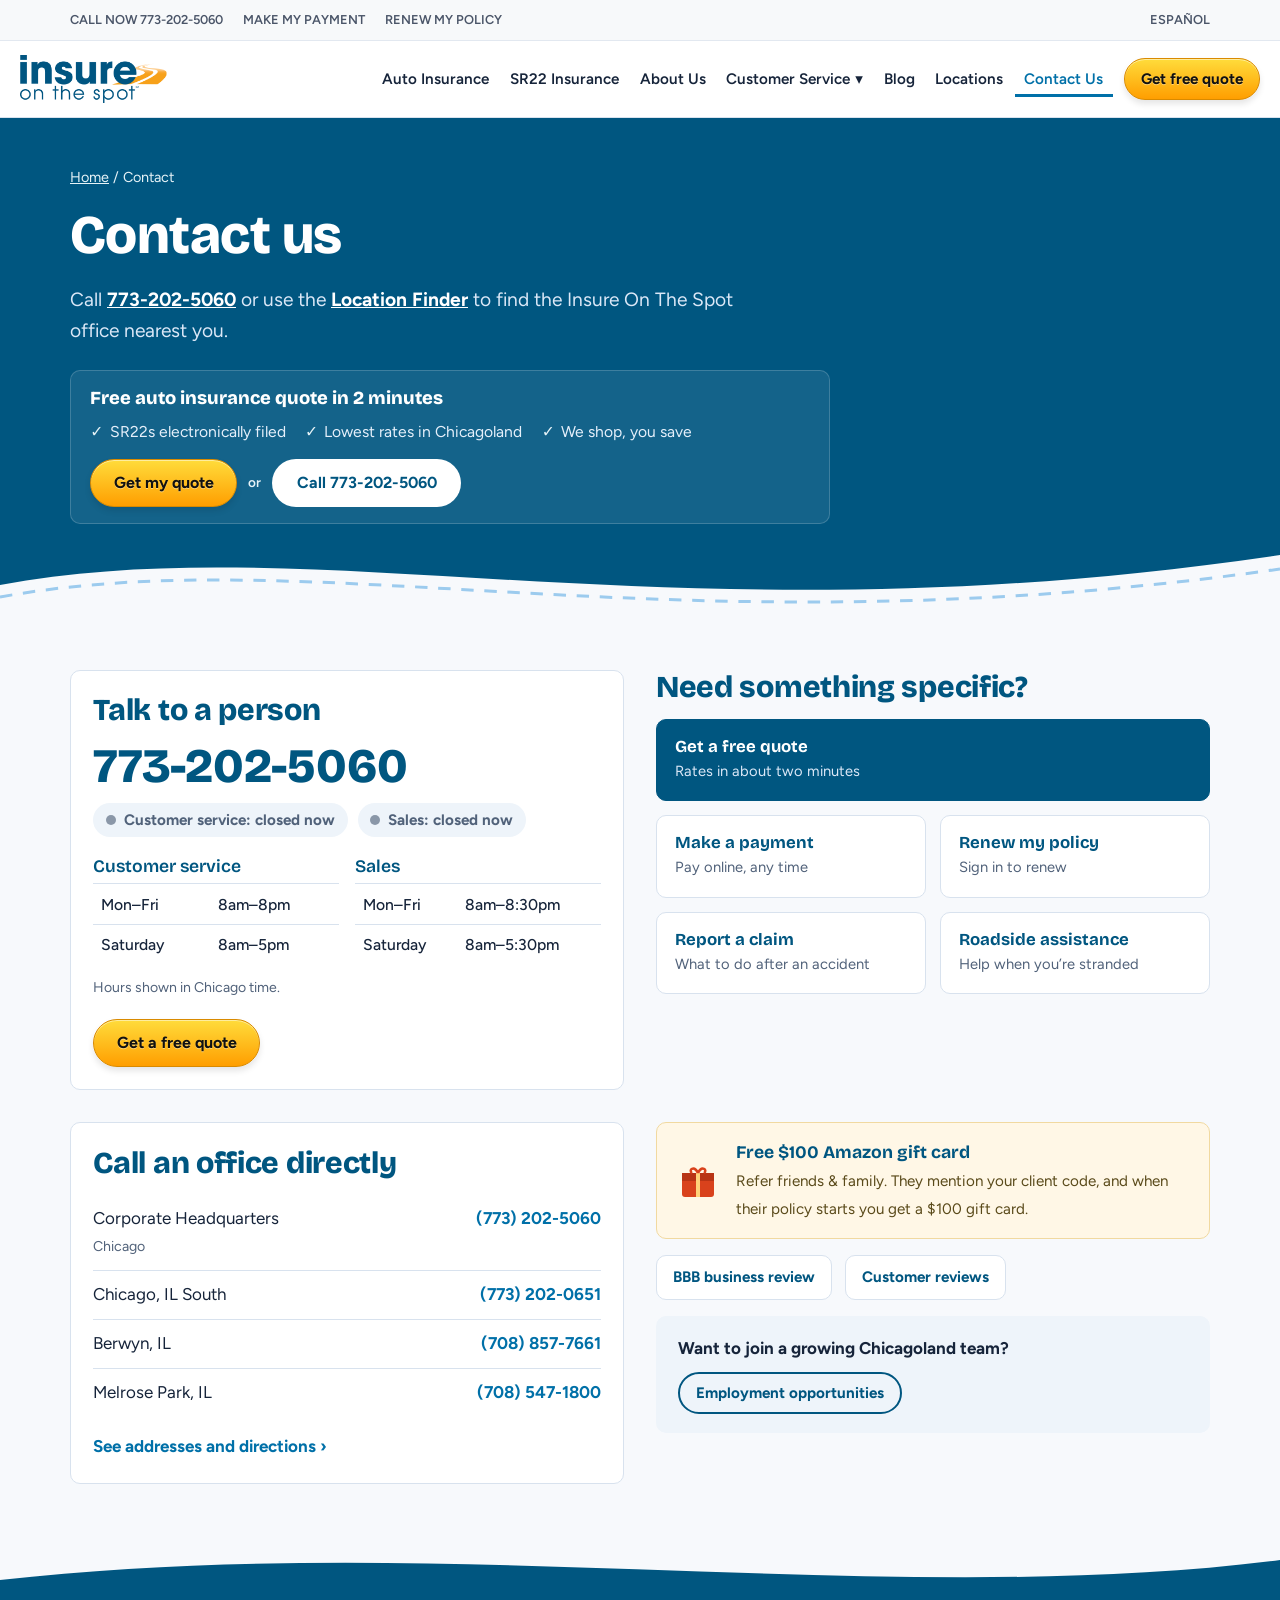
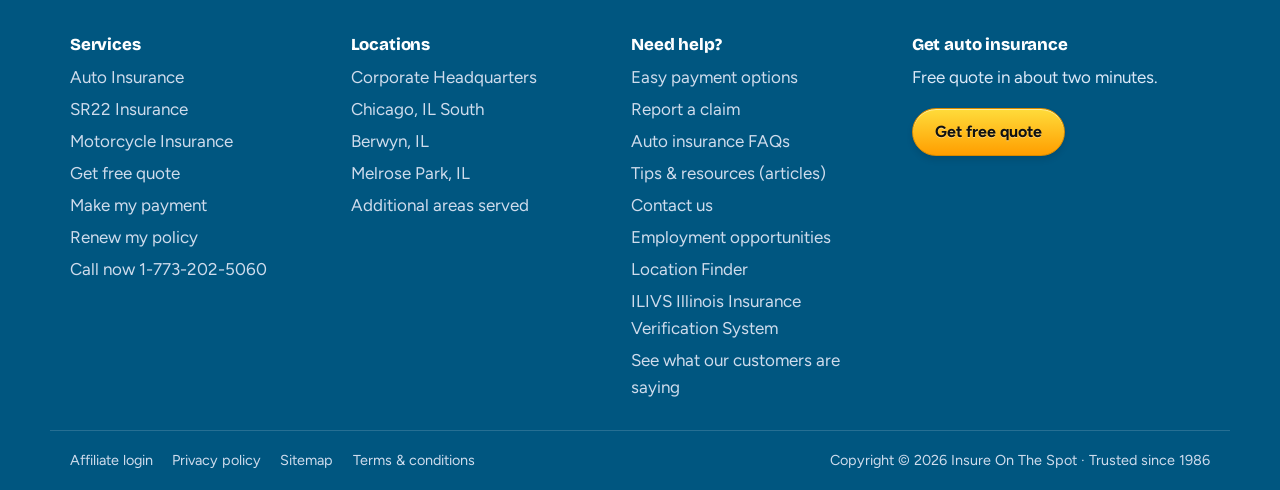
==== contact.html @ a4625adb "[RENAME] html file" ====
<!doctype html>
<html lang="en">
  <head>
    <meta charset="utf-8" />
    <meta
      name="viewport"
      content="width=device-width, initial-scale=1, viewport-fit=cover"
    />
    <title>Contact Us – Insure On The Spot</title>
    <link rel="preconnect" href="https://fonts.googleapis.com" />
    <link rel="preconnect" href="https://fonts.gstatic.com" crossorigin />
    <link
      href="https://fonts.googleapis.com/css2?family=Bricolage+Grotesque:opsz,wght@12..96,600;12..96,800&family=Figtree:wght@400;500;600;700&display=swap"
      rel="stylesheet"
    />
    <link rel="stylesheet" href="style.css" />
  </head>
  <body>
    <a class="skip" href="#main">Skip to content</a>

    <!-- Shared header -->
    <div class="topbar">
      <div class="wrap">
        <div class="left">
          <a class="call" href="tel:773-202-5060">Call now 773-202-5060</a>
          <a href="https://csp.insureonthespot.com/Login.aspx"
            >Make my payment</a
          >
          <a href="https://csp.insureonthespot.com/Login.aspx"
            >Renew my policy</a
          >
        </div>
        <div class="right">
          <a
            class="es"
            href="https://www.insureonthespot.com/espanol/"
            lang="es"
            >Español</a
          >
        </div>
      </div>
    </div>
    <header class="header">
      <div class="wrap">
        <a class="logo" href="https://www.insureonthespot.com/" aria-label="Insure On The Spot home">
        <img src="logo.png" alt="Insure On The Spot" style="height: 48px; width: auto;" />
      </a>
        <button
          class="menu-toggle"
          id="menuToggle"
          aria-expanded="false"
          aria-controls="mainNav"
          aria-label="Open menu"
        >
          <svg
            width="24"
            height="24"
            viewBox="0 0 24 24"
            fill="none"
            stroke="currentColor"
            stroke-width="2.4"
            stroke-linecap="round"
          >
            <path d="M3 6h18M3 12h18M3 18h18" />
          </svg>
        </button>
        <nav class="main" id="mainNav" aria-label="Main">
          <button class="nav-close" id="navClose" aria-label="Close menu">
            ×
          </button>
          <ul>
            <li>
              <a href="https://www.insureonthespot.com/auto-insurance/"
                >Auto Insurance</a
              >
            </li>
            <li>
              <a href="https://www.insureonthespot.com/sr22-insurance/"
                >SR22 Insurance</a
              >
            </li>
            <li>
              <a href="https://www.insureonthespot.com/about/">About Us</a>
            </li>
            <li class="has-dd">
              <button class="dd" aria-expanded="false" aria-haspopup="true">
                Customer Service <span aria-hidden="true">▾</span>
              </button>
              <div class="dd-panel">
                <a href="https://csp.insureonthespot.com/Login.aspx"
                  >Make my payment</a
                >
                <a href="https://csp.insureonthespot.com/Login.aspx"
                  >Renew my policy</a
                >
                <a
                  href="https://www.insureonthespot.com/customer-service/payment-options/"
                  >Payment options</a
                >
                <a
                  href="https://www.insureonthespot.com/customer-service/roadside-assistance/"
                  >Roadside assistance</a
                >
                <a
                  href="https://www.insureonthespot.com/customer-service/report-insurance-claim/"
                  >Report an auto insurance claim</a
                >
                <a
                  href="https://www.insureonthespot.com/customer-service/auto-insurance-faq/"
                  >Auto insurance FAQs</a
                >
              </div>
            </li>
            <li><a href="/" data-route="blog">Blog</a></li>
            <li>
              <a href="locations.html" data-route="locations">Locations</a>
            </li>
            <li>
              <a href="contact.html" data-route="contact" aria-current="page"
                >Contact Us</a
              >
            </li>
            <li class="mobile-only">
              <a href="https://csp.insureonthespot.com/Login.aspx"
                >Make my payment</a
              >
            </li>
            <li class="mobile-only">
              <a href="https://csp.insureonthespot.com/Login.aspx"
                >Renew my policy</a
              >
            </li>
            <li class="nav-cta">
              <a
                class="btn btn-cta btn-sm"
                href="https://quote.insureonthespot.com/"
                >Get free quote</a
              >
            </li>
          </ul>
        </nav>
      </div>
    </header>
    <div class="scrim" id="scrim" hidden></div>

    <main id="main" tabindex="-1">
      <!-- ===================== CONTACT ===================== -->

      <div
        class="page"
        id="page-contact"
        data-title="Contact Us – Insure On The Spot"
      >
        <section class="hero">
          <div class="wrap">
            <div class="crumbs">
              <a href="https://www.insureonthespot.com/">Home</a> / Contact
            </div>
            <h1 tabindex="-1">Contact us</h1>
            <p class="lede">
              Call <a href="tel:773-202-5060">773-202-5060</a> or use the
              <a href="https://www.insureonthespot.com/location-finder/"
                >Location Finder</a
              >
              to find the Insure On The Spot office nearest you.
            </p>
            <div class="quote-strip">
              <strong>Free auto insurance quote in 2 minutes</strong>
              <ul>
                <li>SR22s electronically filed</li>
                <li>Lowest rates in Chicagoland</li>
                <li>We shop, you save</li>
              </ul>
              <div class="actions">
                <a class="btn btn-cta" href="https://quote.insureonthespot.com/"
                  >Get my quote</a
                ><span class="or">or</span
                ><a class="btn btn-light" href="tel:773-202-5060"
                  >Call 773-202-5060</a
                >
              </div>
            </div>
          </div>
          <svg
            class="road"
            viewBox="0 0 1440 120"
            preserveAspectRatio="none"
            aria-hidden="true"
          >
            <path
              d="M0 70 C 360 10, 760 130, 1440 40 L1440 121 L0 121Z"
              fill="#f7f9fc"
            />
            <path
              class="dash"
              d="M0 82 C 360 24, 760 140, 1440 54"
              fill="none"
              stroke="#9ccbee"
              stroke-width="3"
            />
          </svg>
        </section>

        <section class="section tight">
          <div class="wrap">
            <div class="contact-grid">
              <div class="card">
                <h2>Talk to a person</h2>
                <a class="bigphone" href="tel:773-202-5060">773-202-5060</a>
                <div
                  class="status-row"
                  style="display: flex; gap: 0.6rem; flex-wrap: wrap"
                >
                  <span class="status" id="stCS"
                    ><i></i><span>Customer service</span></span
                  >
                  <span class="status" id="stSales"
                    ><i></i><span>Sales</span></span
                  >
                </div>
                <div class="hours">
                  <table id="tblCS">
                    <caption>
                      Customer service
                    </caption>
                    <tr data-days="1-5">
                      <th scope="row">Mon–Fri</th>
                      <td>8am–8pm</td>
                    </tr>
                    <tr data-days="6">
                      <th scope="row">Saturday</th>
                      <td>8am–5pm</td>
                    </tr>
                  </table>
                  <table id="tblSales">
                    <caption>
                      Sales
                    </caption>
                    <tr data-days="1-5">
                      <th scope="row">Mon–Fri</th>
                      <td>8am–8:30pm</td>
                    </tr>
                    <tr data-days="6">
                      <th scope="row">Saturday</th>
                      <td>8am–5:30pm</td>
                    </tr>
                  </table>
                </div>
                <p
                  style="
                    font-size: 0.88rem;
                    color: var(--muted);
                    margin: 0.8rem 0 0;
                  "
                >
                  Hours shown in Chicago time.
                </p>
                <div style="margin-top: 1.2rem">
                  <a
                    class="btn btn-cta"
                    href="https://quote.insureonthespot.com/"
                    >Get a free quote</a
                  >
                </div>
              </div>

              <div>
                <h2>Need something specific?</h2>
                <div class="routes">
                  <a
                    class="route primary"
                    href="https://quote.insureonthespot.com/"
                    ><b>Get a free quote</b
                    ><span>Rates in about two minutes</span></a
                  >
                  <a
                    class="route"
                    href="https://csp.insureonthespot.com/Login.aspx"
                    ><b>Make a payment</b><span>Pay online, any time</span></a
                  >
                  <a
                    class="route"
                    href="https://csp.insureonthespot.com/Login.aspx"
                    ><b>Renew my policy</b><span>Sign in to renew</span></a
                  >
                  <a
                    class="route"
                    href="https://www.insureonthespot.com/customer-service/report-insurance-claim/"
                    ><b>Report a claim</b
                    ><span>What to do after an accident</span></a
                  >
                  <a
                    class="route"
                    href="https://www.insureonthespot.com/customer-service/roadside-assistance/"
                    ><b>Roadside assistance</b
                    ><span>Help when you’re stranded</span></a
                  >
                </div>
              </div>
            </div>

            <div class="contact-grid" style="margin-top: 32px">
              <div class="card">
                <h2>Call an office directly</h2>
                <ul class="phones">
                  <li>
                    <span
                      >Corporate Headquarters<br /><small
                        style="color: var(--muted)"
                        >Chicago</small
                      ></span
                    ><a href="tel:773-202-5060">(773) 202-5060</a>
                  </li>
                  <li>
                    <span>Chicago, IL South</span
                    ><a href="tel:773-202-0651">(773) 202-0651</a>
                  </li>
                  <li>
                    <span>Berwyn, IL</span
                    ><a href="tel:708-857-7661">(708) 857-7661</a>
                  </li>
                  <li>
                    <span>Melrose Park, IL</span
                    ><a href="tel:708-547-1800">(708) 547-1800</a>
                  </li>
                </ul>
                <p style="margin: 1rem 0 0">
                  <a class="more" href="#/locations"
                    >See addresses and directions ›</a
                  >
                </p>
              </div>
              <div style="display: grid; gap: 1rem">
                <div class="promo">
                  <svg viewBox="0 0 44 44" aria-hidden="true">
                    <rect
                      x="6"
                      y="14"
                      width="32"
                      height="24"
                      rx="3"
                      fill="#d9421c"
                    />
                    <rect x="6" y="14" width="32" height="8" fill="#b83415" />
                    <rect x="20" y="14" width="4" height="24" fill="#ffd27a" />
                    <path
                      d="M22 14c-4-8-10-3-6 0M22 14c4-8 10-3 6 0"
                      fill="none"
                      stroke="#d9421c"
                      stroke-width="2.500"
                    />
                  </svg>
                  <div>
                    <b>Free $100 Amazon gift card</b
                    ><span
                      >Refer friends &amp; family. They mention your client
                      code, and when their policy starts you get a $100 gift
                      card.</span
                    >
                  </div>
                </div>
                <div class="trust">
                  <a
                    class="badge"
                    href="https://www.bbb.org/chicago/business-reviews/auto-insurance/insure-on-the-spot-in-chicago-il-14007680/#sealclick"
                    target="_blank"
                    rel="noopener"
                    >BBB business review</a
                  >
                  <a
                    class="badge"
                    href="https://www.insureonthespot.com/see-what-our-customers-are-saying-about-us/"
                    >Customer reviews</a
                  >
                </div>
                <div class="careers">
                  <p><b>Want to join a growing Chicagoland team?</b></p>
                  <a
                    class="btn btn-ghost btn-sm"
                    href="https://www.insureonthespot.com/employment-opportunities/"
                    >Employment opportunities</a
                  >
                </div>
              </div>
            </div>
          </div>
        </section>
      </div>
    </main>

    <!-- Shared footer -->
    <footer>
      <div class="roadtop">
        <svg
          viewBox="0 0 1440 60"
          preserveAspectRatio="none"
          aria-hidden="true"
        >
          <path d="M0 0H1440V20C1000 70 500 -10 0 40Z" fill="#f7f9fc" />
        </svg>
      </div>
      <div class="cols">
        <div>
          <h2>Services</h2>
          <ul>
            <li>
              <a href="https://www.insureonthespot.com/auto-insurance/"
                >Auto Insurance</a
              >
            </li>
            <li>
              <a href="https://www.insureonthespot.com/sr22-insurance/"
                >SR22 Insurance</a
              >
            </li>
            <li>
              <a
                href="https://www.insureonthespot.com/auto-insurance/motorcycle-insurance/"
                >Motorcycle Insurance</a
              >
            </li>
            <li>
              <a href="https://quote.insureonthespot.com/">Get free quote</a>
            </li>
            <li>
              <a href="https://csp.insureonthespot.com">Make my payment</a>
            </li>
            <li>
              <a href="https://csp.insureonthespot.com">Renew my policy</a>
            </li>
            <li><a href="tel:+17732025060">Call now 1-773-202-5060</a></li>
          </ul>
        </div>
        <div>
          <h2>Locations</h2>
          <ul>
            <li>
              <a
                href="https://www.insureonthespot.com/locations/corporate-headquarters/"
                >Corporate Headquarters</a
              >
            </li>
            <li>
              <a
                href="https://www.insureonthespot.com/locations/chicago-il-south/"
                >Chicago, IL South</a
              >
            </li>
            <li>
              <a href="https://www.insureonthespot.com/locations/berwyn-il/"
                >Berwyn, IL</a
              >
            </li>
            <li>
              <a
                href="https://www.insureonthespot.com/locations/melrose-park-il/"
                >Melrose Park, IL</a
              >
            </li>
            <li>
              <a href="https://www.insureonthespot.com/service-areas/"
                >Additional areas served</a
              >
            </li>
          </ul>
        </div>
        <div>
          <h2>Need help?</h2>
          <ul>
            <li>
              <a
                href="https://www.insureonthespot.com/customer-service/payment-options/"
                >Easy payment options</a
              >
            </li>
            <li>
              <a
                href="https://www.insureonthespot.com/customer-service/report-insurance-claim/"
                >Report a claim</a
              >
            </li>
            <li>
              <a
                href="https://www.insureonthespot.com/customer-service/auto-insurance-faq/"
                >Auto insurance FAQs</a
              >
            </li>
            <li><a href="/">Tips &amp; resources (articles)</a></li>
            <li><a href="contact.html">Contact us</a></li>
            <li>
              <a
                href="https://www.insureonthespot.com/employment-opportunities/"
                >Employment opportunities</a
              >
            </li>
            <li>
              <a href="https://www.insureonthespot.com/location-finder/"
                >Location Finder</a
              >
            </li>
            <li>
              <a
                href="https://www.insureonthespot.com/customer-service/ilivs-illinois-insurance-verification-system/"
                >ILIVS Illinois Insurance Verification System</a
              >
            </li>
            <li>
              <a
                href="https://www.insureonthespot.com/see-what-our-customers-are-saying-about-us/"
                >See what our customers are saying</a
              >
            </li>
          </ul>
        </div>
        <div class="getq">
          <h2>Get auto insurance</h2>
          <p>Free quote in about two minutes.</p>
          <a class="btn btn-cta" href="https://quote.insureonthespot.com/"
            >Get free quote</a
          >
        </div>
      </div>
      <div class="legal">
        <ul>
          <li>
            <a href="https://quote.insureonthespot.com/Default.aspx/dealer"
              >Affiliate login</a
            >
          </li>
          <li>
            <a href="https://www.insureonthespot.com/privacy-policy/"
              >Privacy policy</a
            >
          </li>
          <li>
            <a href="https://www.insureonthespot.com/sitemap/">Sitemap</a>
          </li>
          <li>
            <a href="https://www.insureonthespot.com/terms-conditions/"
              >Terms &amp; conditions</a
            >
          </li>
        </ul>
        <span>Copyright © 2026 Insure On The Spot · Trusted since 1986</span>
      </div>
    </footer>

    <!-- Sticky mobile action bar -->
    <div class="mbar" role="region" aria-label="Quick actions">
      <a class="btn btn-ghost" href="tel:773-202-5060">Call now</a>
      <a class="btn btn-cta" href="https://quote.insureonthespot.com/"
        >Get free quote</a
      >
    </div>

    <script src="script.js"></script>
  </body>
</html>
---- style.css ----
:root {
  --navy: #005680;
  --navy-2: #004566;
  --blue: #0070a8;
  --sky: #e6f3f7;
  --mist: #eef4fa;
  --paper: #f7f9fc;
  --white: #fff;
  --ink: #16243a;
  --muted: #51627a;
  --line: #d8e2ee;
  --cta: #ffb71b;
  --cta-dark: #e59d00;
  --ok: #17803d;
  --radius: 10px;
  --head:
    "Bricolage Grotesque", "Trebuchet MS", "Segoe UI", system-ui, sans-serif;
  --body:
    "Figtree", "Segoe UI", system-ui, -apple-system, Helvetica, Arial,
    sans-serif;
  --wrap: 1180px;
}
* {
  box-sizing: border-box;
}
html {
  scroll-behavior: smooth;
  -webkit-text-size-adjust: 100%;
}
body {
  margin: 0;
  font-family: var(--body);
  font-size: 1.0625rem;
  line-height: 1.6;
  color: var(--ink);
  background: var(--paper);
  padding-bottom: env(safe-area-inset-bottom, 0);
}
img,
svg {
  max-width: 100%;
}
a {
  color: var(--blue);
}
a:hover {
  color: var(--navy);
}
:focus-visible {
  outline: 3px solid var(--blue);
  outline-offset: 2px;
  border-radius: 4px;
}
.skip {
  position: absolute;
  left: -999px;
  top: 0;
  background: var(--navy);
  color: #fff;
  padding: 0.7rem 1rem;
  z-index: 100;
}
.skip:focus {
  left: 0;
}
.wrap {
  max-width: var(--wrap);
  margin: 0 auto;
  padding: 0 20px;
}
h1,
h2,
h3 {
  font-family: var(--head);
  line-height: 1.12;
  color: var(--navy);
  margin: 0 0 0.5em;
  letter-spacing: -0.01em;
}
h1 {
  font-size: clamp(2.1rem, 5vw, 3.4rem);
  font-weight: 800;
}
h2 {
  font-size: clamp(1.4rem, 2.6vw, 1.9rem);
  font-weight: 800;
}
h3 {
  font-size: 1.2rem;
  font-weight: 600;
}
p {
  margin: 0 0 1em;
}

/* buttons */
.btn {
  white-space: nowrap;
  display: inline-flex;
  align-items: center;
  justify-content: center;
  gap: 0.5rem;
  min-height: 48px;
  padding: 0.65rem 1.4rem;
  border-radius: 999px;
  font: 700 1rem/1.1 var(--body);
  text-decoration: none;
  border: 2px solid transparent;
  cursor: pointer;
  transition:
    background 0.15s,
    color 0.15s,
    border-color 0.15s;
}
.btn-cta {
  background: linear-gradient(180deg, #ffdc3b 0%, #ff9e00 100%);
  color: #111;
  text-shadow: 0 1px 0 rgba(255,255,255,0.4);
  box-shadow: 0 4px 6px rgba(0,0,0,0.1), inset 0 1px 0 rgba(255,255,255,0.5);
  border: 1px solid #d98a00;
}
.btn-cta:hover {
  background: linear-gradient(180deg, #ffeb6b 0%, #ffb01a 100%);
  color: #000;
  transform: translateY(-1px);
  box-shadow: 0 6px 10px rgba(0,0,0,0.15), inset 0 1px 0 rgba(255,255,255,0.6);
}
.btn-ghost {
  background: transparent;
  color: var(--navy);
  border-color: var(--navy);
}
.btn-ghost:hover {
  background: var(--navy);
  color: #fff;
}
.btn-light {
  background: #fff;
  color: var(--navy);
}
.btn-light:hover {
  background: var(--sky);
  color: var(--navy);
}
.btn-sm {
  min-height: 42px;
  padding: 0.5rem 1rem;
  font-size: 0.95rem;
}

/* header */
.topbar {
  background: #f7f9fa;
  color: #4a5568;
  font-size: 0.85rem;
  border-bottom: 1px solid #e2e8f0;
}
.topbar .wrap {
  display: flex;
  align-items: center;
  justify-content: space-between;
  gap: 1rem;
  min-height: 40px;
}
.topbar a {
  color: #4a5568;
  text-decoration: none;
  font-weight: 600;
  text-transform: uppercase;
  font-size: 0.8rem;
}
.topbar a:hover {
  color: var(--blue);
  text-decoration: none;
}
.topbar .left,
.topbar .right {
  display: flex;
  gap: 1.25rem;
  align-items: center;
}
.header {
  background: #fff;
  border-bottom: 1px solid var(--line);
  position: sticky;
  top: 0;
  z-index: 50;
}
.header .wrap {
  max-width: 1320px;
  display: flex;
  align-items: center;
  justify-content: space-between;
  min-height: 76px;
  gap: 0.75rem;
}
.logo {
  display: flex;
  align-items: center;
  gap: 0.6rem;
  text-decoration: none;
  color: var(--navy);
}
.logo svg {
  width: 44px;
  height: 44px;
  flex: none;
}
.logo b {
  white-space: nowrap;
  font: 800 1.15rem/1 var(--head);
  letter-spacing: -0.01em;
  display: block;
}
.logo small {
  display: block;
  font-size: 0.72rem;
  font-weight: 600;
  color: var(--muted);
  margin-top: 3px;
}
nav.main ul {
  list-style: none;
  display: flex;
  gap: 0.1rem;
  margin: 0;
  padding: 0;
  align-items: center;
}
nav.main a:not(.btn),
nav.main button.dd {
  white-space: nowrap;
  font: 600 0.95rem var(--body);
  color: var(--ink);
  text-decoration: none;
  padding: 0.55rem 0.6rem;
  border-radius: 8px;
  background: none;
  border: 0;
  cursor: pointer;
  display: inline-flex;
  gap: 0.3rem;
  align-items: center;
}
nav.main a:not(.btn):hover,
nav.main button.dd:hover {
  background: var(--mist);
  color: var(--navy);
}
nav.main a[aria-current="page"]:not(.btn) {
  color: var(--blue);
  box-shadow: inset 0 -3px 0 var(--blue);
  border-radius: 0;
}
nav.main .has-dd {
  position: relative;
}
.dd-panel {
  position: absolute;
  left: 0;
  top: 100%;
  min-width: 260px;
  background: #fff;
  border: 1px solid var(--line);
  border-radius: var(--radius);
  box-shadow: 0 12px 30px rgba(14, 42, 82, 0.14);
  padding: 0.5rem;
  display: none;
  z-index: 60;
}
.has-dd.open .dd-panel {
  display: block;
}
.dd-panel a {
  display: block;
  width: 100%;
}
.menu-toggle {
  display: none;
  background: none;
  border: 2px solid var(--navy);
  border-radius: 8px;
  width: 48px;
  height: 48px;
  color: var(--navy);
  cursor: pointer;
}
.mobile-only {
  display: none;
}

/* hero: road curve */
.hero {
  background: var(--navy);
  color: #fff;
  position: relative;
  overflow: hidden;
}
.hero .wrap {
  position: relative;
  z-index: 2;
  padding-top: 48px;
  padding-bottom: 110px;
}
.hero h1 {
  color: #fff;
  max-width: 16ch;
  margin-bottom: 0.35em;
}
.hero .lede {
  font-size: 1.2rem;
  max-width: 56ch;
  color: #dbe8f7;
  margin-bottom: 1.5rem;
}
.hero .lede a {
  color: #fff;
  font-weight: 700;
}
.hero .crumbs {
  font-size: 0.9rem;
  color: var(--sky);
  margin-bottom: 1rem;
}
.hero .crumbs a {
  color: var(--sky);
}
.road {
  position: absolute;
  left: 0;
  right: 0;
  bottom: -1px;
  width: 100%;
  height: 120px;
  z-index: 1;
  display: block;
}
.road .dash {
  stroke-dasharray: 14 12;
  animation: dash 1.4s ease-out 1;
}
@keyframes dash {
  from {
    stroke-dashoffset: 520;
  }
  to {
    stroke-dashoffset: 0;
  }
}
.quote-strip {
  display: flex;
  flex-wrap: wrap;
  gap: 0.6rem 1.4rem;
  align-items: center;
  background: rgba(255, 255, 255, 0.08);
  border: 1px solid rgba(255, 255, 255, 0.18);
  border-radius: var(--radius);
  padding: 1rem 1.2rem;
  max-width: 760px;
}
.quote-strip strong {
  font: 800 1.15rem var(--head);
  flex-basis: 100%;
}
.quote-strip ul {
  list-style: none;
  margin: 0;
  padding: 0;
  display: flex;
  flex-wrap: wrap;
  gap: 0.3rem 1.2rem;
  flex-basis: 100%;
  font-size: 0.98rem;
  color: #e6f0fb;
}
.quote-strip li::before {
  content: "✓";
  color: var(--sky);
  font-weight: 800;
  margin-right: 0.4rem;
}
.quote-strip .actions {
  display: flex;
  gap: 0.7rem;
  flex-wrap: wrap;
  align-items: center;
  margin-top: 0.3rem;
}
.quote-strip .or {
  font-size: 0.85rem;
  color: var(--sky);
  font-weight: 600;
}

main {
  display: block;
  min-height: 50vh;
}
.section {
  padding: 56px 0;
}
.section.tight {
  padding-top: 36px;
}
.card {
  background: #fff;
  border: 1px solid var(--line);
  border-radius: var(--radius);
  padding: 1.4rem;
}

/* referral promo */
.promo {
  display: flex;
  gap: 1rem;
  align-items: center;
  background: #fff7e6;
  border: 1px solid #f1d9a0;
  border-radius: var(--radius);
  padding: 1rem 1.2rem;
}
.promo svg {
  width: 44px;
  height: 44px;
  flex: none;
}
.promo b {
  font-family: var(--head);
  color: var(--navy);
  font-size: 1.1rem;
  display: block;
}
.promo span {
  font-size: 0.95rem;
  color: #5a4a1a;
}

/* blog */
.blog-grid {
  display: grid;
  grid-template-columns: minmax(0, 1fr) 320px;
  gap: 48px;
  align-items: start;
}
.post {
  display: grid;
  grid-template-columns: 76px minmax(0, 1fr);
  gap: 1.25rem;
  padding: 1.6rem 0;
  border-bottom: 1px solid var(--line);
}
.post:first-child {
  padding-top: 0;
}
.date {
  background: var(--navy);
  color: #fff;
  border-radius: var(--radius);
  text-align: center;
  padding: 0.5rem 0 0.6rem;
  font-family: var(--head);
  line-height: 1;
  align-self: start;
}
.date .m {
  font-size: 0.85rem;
  font-weight: 600;
  color: var(--sky);
  display: block;
}
.date .d {
  font-size: 1.9rem;
  font-weight: 800;
  display: block;
  margin-top: 0.2rem;
}
.post h2 {
  font-size: clamp(1.25rem, 2.2vw, 1.6rem);
  margin-bottom: 0.35rem;
}
.post h2 a {
  color: var(--navy);
  text-decoration: none;
}
.post h2 a:hover {
  color: var(--blue);
  text-decoration: underline;
}
.post time {
  font-size: 0.9rem;
  color: var(--muted);
}
.post p {
  color: #33445c;
  margin: 0.5rem 0 0.8rem;
  max-width: 68ch;
}
.post .meta {
  display: flex;
  gap: 1rem;
  align-items: center;
  flex-wrap: wrap;
}
.tag {
  display: inline-block;
  font-size: 0.85rem;
  font-weight: 600;
  background: var(--mist);
  color: var(--navy-2);
  padding: 0.2rem 0.7rem;
  border-radius: 999px;
  text-decoration: none;
  border: 1px solid var(--line);
}
a.tag:hover {
  background: var(--sky);
  color: var(--navy);
}
.more {
  font-weight: 700;
  text-decoration: none;
}
.more:hover {
  text-decoration: underline;
}
.pager {
  padding-top: 1.6rem;
}
aside .box {
  position: sticky;
  top: 96px;
  display: grid;
  gap: 1.25rem;
}
.cta-card {
  background: var(--navy);
  color: #fff;
  border: 0;
}
.cta-card h3 {
  color: #fff;
}
.cta-card p {
  color: #dbe8f7;
  font-size: 0.98rem;
}
.topics ul {
  list-style: none;
  margin: 0;
  padding: 0;
  display: flex;
  flex-wrap: wrap;
  gap: 0.5rem;
}
.topics h3 {
  margin-bottom: 0.8rem;
}

/* locations */
.loc-layout {
  display: grid;
  grid-template-columns: minmax(0, 1.05fr) minmax(0, 0.95fr);
  gap: 32px;
  align-items: start;
}
.loc-list {
  display: grid;
  gap: 1rem;
}
.loc {
  display: grid;
  grid-template-columns: 44px 1fr;
  gap: 1rem;
  transition:
    box-shadow 0.15s,
    border-color 0.15s;
}
.loc.hl {
  border-color: var(--blue);
  box-shadow: 0 0 0 3px rgba(31, 111, 197, 0.22);
}
.pin {
  width: 44px;
  height: 44px;
}
.loc h3 {
  margin-bottom: 0.15rem;
}
.loc address {
  font-style: normal;
  color: var(--muted);
  margin-bottom: 0.4rem;
}
.loc .phone {
  font: 700 1.15rem var(--head);
  color: var(--navy);
  text-decoration: none;
}
.loc .phone:hover {
  color: var(--blue);
  text-decoration: underline;
}
.loc .btns {
  display: flex;
  gap: 0.6rem;
  flex-wrap: wrap;
  margin-top: 0.9rem;
}
.mapbox {
  position: sticky;
  top: 96px;
  background: #fff;
  border: 1px solid var(--line);
  border-radius: var(--radius);
  padding: 1rem;
}
.mapbox svg {
  width: 100%;
  height: auto;
  display: block;
}
.mapbox .cap {
  font-size: 0.85rem;
  color: var(--muted);
  margin: 0.5rem 0 0;
}
.mpin {
  cursor: pointer;
}
.mpin circle.dot {
  fill: var(--cta);
  stroke: #fff;
  stroke-width: 3;
  transition: r 0.15s;
}
.mpin:hover circle.dot,
.mpin:focus-visible circle.dot,
.mpin.hl circle.dot {
  r: 13;
}
.mpin text {
  font: 700 13px var(--body);
  fill: var(--navy);
  paint-order: stroke;
  stroke: #fff;
  stroke-width: 4px;
}
.finder {
  display: flex;
  flex-wrap: wrap;
  gap: 1rem;
  align-items: center;
  justify-content: space-between;
  margin-top: 2rem;
}

/* contact */
.contact-grid {
  display: grid;
  grid-template-columns: minmax(0, 1fr) minmax(0, 1fr);
  gap: 32px;
  align-items: start;
}
.bigphone {
  display: block;
  font: 800 clamp(2rem, 5vw, 3rem)/1 var(--head);
  color: var(--navy);
  text-decoration: none;
  margin: 0.2rem 0 0.8rem;
}
.bigphone:hover {
  color: var(--blue);
}
.status {
  display: inline-flex;
  align-items: center;
  gap: 0.5rem;
  font-weight: 700;
  font-size: 0.95rem;
  border-radius: 999px;
  padding: 0.3rem 0.8rem;
  background: var(--mist);
  color: var(--muted);
}
.status i {
  width: 10px;
  height: 10px;
  border-radius: 50%;
  background: #8a97a8;
  display: inline-block;
}
.status.open {
  background: #e4f5ea;
  color: var(--ok);
}
.status.open i {
  background: var(--ok);
}
.hours {
  display: grid;
  grid-template-columns: 1fr 1fr;
  gap: 1rem;
  margin-top: 1.2rem;
}
.hours table {
  width: 100%;
  border-collapse: collapse;
  font-size: 0.98rem;
}
.hours caption {
  text-align: left;
  font: 600 1.1rem var(--head);
  color: var(--navy);
  padding-bottom: 0.4rem;
}
.hours th,
.hours td {
  text-align: left;
  padding: 0.45rem 0.5rem;
  border-top: 1px solid var(--line);
  font-weight: 500;
}
.hours tr.today th,
.hours tr.today td {
  background: #fff7e6;
  font-weight: 700;
}
.routes {
  display: grid;
  grid-template-columns: 1fr 1fr;
  gap: 0.9rem;
}
.route {
  display: block;
  text-decoration: none;
  color: var(--ink);
  background: #fff;
  border: 1px solid var(--line);
  border-radius: var(--radius);
  padding: 1rem 1.1rem;
  transition:
    border-color 0.15s,
    transform 0.15s;
}
.route:hover {
  border-color: var(--blue);
  color: var(--ink);
}
.route b {
  display: block;
  font: 700 1.05rem var(--head);
  color: var(--navy);
}
.route span {
  font-size: 0.92rem;
  color: var(--muted);
}
.route.primary {
  grid-column: 1/-1;
  background: var(--navy);
  border-color: var(--navy);
}
.route.primary b {
  color: #fff;
}
.route.primary span {
  color: #dbe8f7;
}
.route.primary:hover {
  background: var(--navy-2);
}
.phones {
  list-style: none;
  margin: 0;
  padding: 0;
}
.phones li {
  display: flex;
  flex-wrap: wrap;
  justify-content: space-between;
  gap: 0.2rem 1rem;
  padding: 0.65rem 0;
  border-top: 1px solid var(--line);
}
.phones li:first-child {
  border-top: 0;
}
.phones a {
  font-weight: 700;
  text-decoration: none;
  white-space: nowrap;
}
.trust {
  display: flex;
  flex-wrap: wrap;
  gap: 0.8rem;
  align-items: center;
}
.badge {
  display: inline-flex;
  gap: 0.6rem;
  align-items: center;
  background: #fff;
  border: 1px solid var(--line);
  border-radius: var(--radius);
  padding: 0.6rem 1rem;
  text-decoration: none;
  color: var(--navy);
  font-weight: 700;
  font-size: 0.95rem;
}
.badge:hover {
  border-color: var(--blue);
  color: var(--navy);
}
.careers {
  background: var(--mist);
  border-radius: var(--radius);
  padding: 1.2rem 1.4rem;
  display: flex;
  flex-wrap: wrap;
  gap: 0.6rem 1.5rem;
  align-items: center;
  justify-content: space-between;
}
.careers p {
  margin: 0;
}

/* footer */
footer {
  background: var(--navy);
  color: #cfdcec;
  margin-top: 0;
  position: relative;
}
footer .roadtop {
  display: block;
  width: 100%;
  height: 60px;
  background: var(--navy);
}
footer .roadtop svg {
  display: block;
  width: 100%;
  height: 60px;
}
footer .cols {
  display: grid;
  grid-template-columns: repeat(3, 1fr) 1.2fr;
  gap: 32px;
  padding: 36px 20px 24px;
  max-width: var(--wrap);
  margin: 0 auto;
}
footer h2 {
  font-size: 1.05rem;
  color: #fff;
  margin-bottom: 0.6rem;
}
footer ul {
  list-style: none;
  margin: 0;
  padding: 0;
}
footer li {
  margin: 0.3rem 0;
}
footer a {
  color: #cfdcec;
  text-decoration: none;
}
footer a:hover {
  color: #fff;
  text-decoration: underline;
}
footer .getq p {
  color: #dbe8f7;
}
.legal {
  border-top: 1px solid rgba(255, 255, 255, 0.15);
  padding: 18px 20px;
  max-width: var(--wrap);
  margin: 0 auto;
  display: flex;
  flex-wrap: wrap;
  gap: 0.6rem 1.5rem;
  justify-content: space-between;
  font-size: 0.9rem;
}
.legal ul {
  display: flex;
  gap: 1.2rem;
  flex-wrap: wrap;
}
.legal li {
  margin: 0;
}

/* sticky mobile action bar */
.mbar {
  display: none;
}

/* pages */
.page[hidden] {
  display: none;
}

/* responsive */
@media (max-width: 980px) {
  .blog-grid,
  .loc-layout,
  .contact-grid {
    grid-template-columns: minmax(0, 1fr);
  }
  aside .box,
  .mapbox {
    position: static;
  }
  footer .cols {
    grid-template-columns: 1fr 1fr;
  }
}
@media (max-width: 1260px) {
  .menu-toggle {
    display: inline-flex;
    align-items: center;
    justify-content: center;
  }
  nav.main {
    position: fixed;
    inset: 0 0 0 auto;
    width: min(86vw, 360px);
    background: #fff;
    transform: translateX(100%);
    transition: transform 0.22s ease;
    padding: 1rem;
    overflow-y: auto;
    z-index: 80;
    box-shadow: -10px 0 30px rgba(0, 0, 0, 0.18);
    visibility: hidden;
  }
  nav.main.open {
    transform: none;
    visibility: visible;
  }
  nav.main ul {
    flex-direction: column;
    align-items: stretch;
    gap: 0;
    margin-top: 3.2rem;
  }
  nav.main a:not(.btn),
  nav.main button.dd {
    width: 100%;
    padding: 0.9rem 0.6rem;
    border-bottom: 1px solid var(--line);
    border-radius: 0;
    justify-content: space-between;
  }
  nav.main a[aria-current="page"]:not(.btn) {
    box-shadow: none;
    background: var(--mist);
  }
  nav.main .btn {
    width: 100%;
  }
  .dd-panel {
    position: static;
    display: none;
    box-shadow: none;
    border: 0;
    padding: 0 0 0 0.8rem;
  }
  .mobile-only {
    display: block;
  }
  .scrim {
    position: fixed;
    inset: 0;
    background: rgba(10, 20, 40, 0.5);
    z-index: 45;
  }
  .scrim[hidden] {
    display: none;
  }
  .nav-close {
    position: absolute;
    top: 0.7rem;
    right: 0.7rem;
    width: 44px;
    height: 44px;
    border: 0;
    background: var(--mist);
    border-radius: 8px;
    font-size: 1.4rem;
    cursor: pointer;
    color: var(--navy);
  }
  .nav-cta {
    margin-top: 1rem;
  }
}
@media (max-width: 860px) {
  .topbar .left a:not(.call),
  .topbar .right a:not(.es) {
    display: none;
  }
  .hero .wrap {
    padding-top: 32px;
    padding-bottom: 90px;
  }
  .section {
    padding: 40px 0;
  }
  .post {
    grid-template-columns: 60px minmax(0, 1fr);
    gap: 0.9rem;
  }
  .date .d {
    font-size: 1.5rem;
  }
  .hours,
  .routes {
    grid-template-columns: 1fr;
  }
  .mbar {
    display: grid;
    grid-template-columns: 1fr 1fr;
    gap: 0.6rem;
    position: fixed;
    left: 0;
    right: 0;
    bottom: 0;
    z-index: 40;
    background: #fff;
    border-top: 1px solid var(--line);
    padding: 0.6rem 12px calc(0.6rem + env(safe-area-inset-bottom, 0px));
    box-shadow: 0 -6px 18px rgba(14, 42, 82, 0.12);
  }
  .mbar .btn {
    min-height: 50px;
  }
  footer .cols {
    grid-template-columns: 1fr;
  }
  .legal {
    padding-bottom: calc(18px + 76px);
  }
  .logo small {
    display: none;
  }
}
@media (min-width: 1261px) {
  .nav-close,
  .scrim {
    display: none;
  }
  .nav-cta {
    margin-left: 0.6rem;
  }
}
@media (prefers-reduced-motion: reduce) {
  * {
    animation: none !important;
    transition: none !important;
    scroll-behavior: auto !important;
  }
}
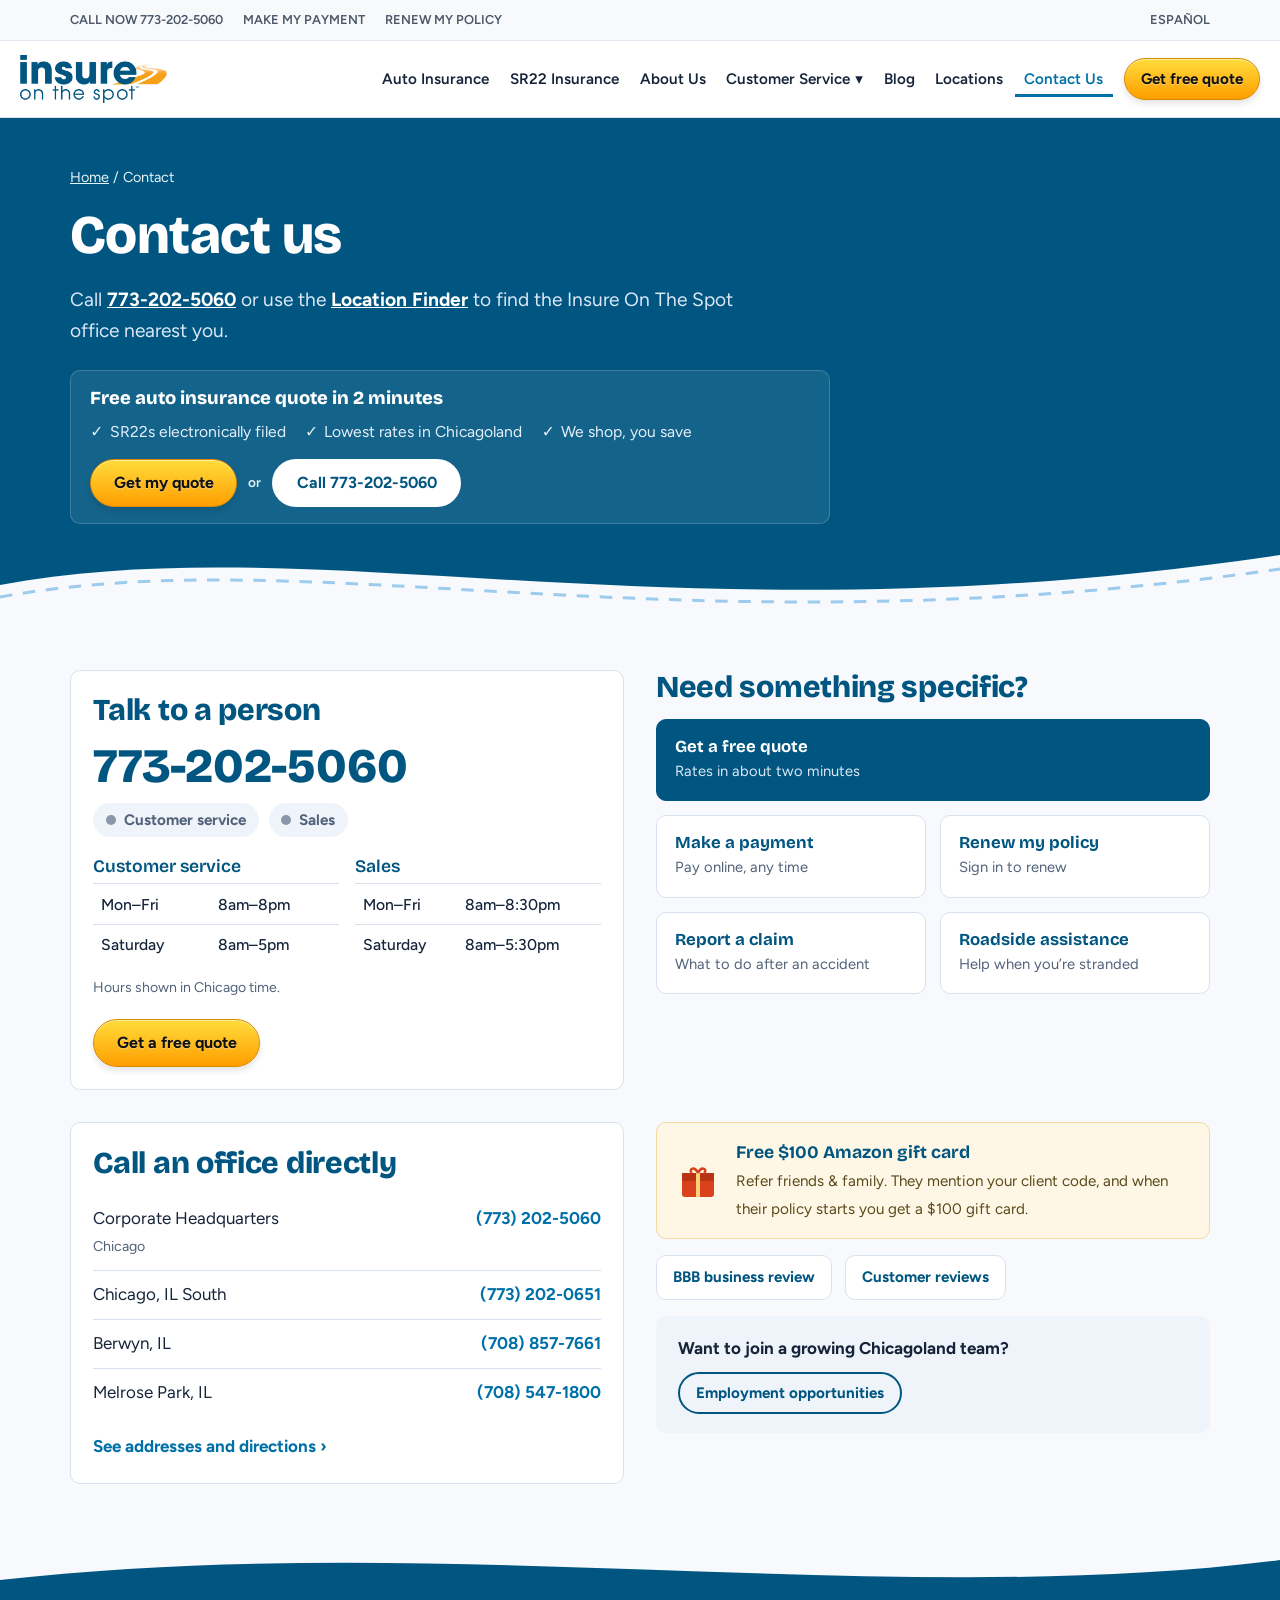
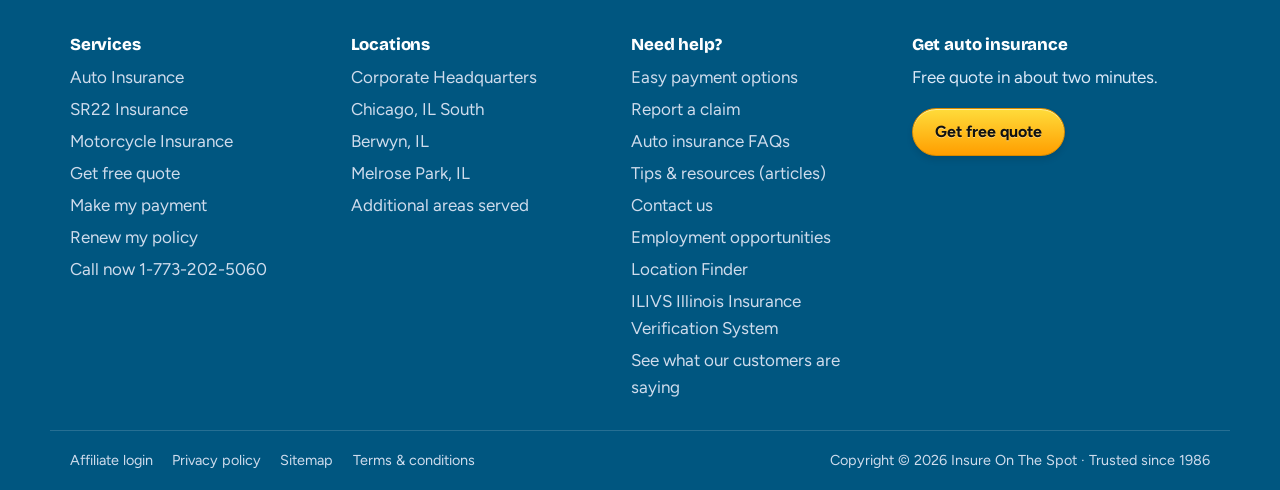
==== commit 610eb767: "V2" ====
--- a/contact.html
+++ b/contact.html
@@ -87,12 +87,7 @@
                 Customer Service <span aria-hidden="true">▾</span>
               </button>
               <div class="dd-panel">
-                <a href="https://csp.insureonthespot.com/Login.aspx"
-                  >Make my payment</a
-                >
-                <a href="https://csp.insureonthespot.com/Login.aspx"
-                  >Renew my policy</a
-                >
+
                 <a
                   href="https://www.insureonthespot.com/customer-service/payment-options/"
                   >Payment options</a
@@ -120,16 +115,7 @@
                 >Contact Us</a
               >
             </li>
-            <li class="mobile-only">
-              <a href="https://csp.insureonthespot.com/Login.aspx"
-                >Make my payment</a
-              >
-            </li>
-            <li class="mobile-only">
-              <a href="https://csp.insureonthespot.com/Login.aspx"
-                >Renew my policy</a
-              >
-            </li>
+
             <li class="nav-cta">
               <a
                 class="btn btn-cta btn-sm"
@@ -325,7 +311,7 @@
                   </li>
                 </ul>
                 <p style="margin: 1rem 0 0">
-                  <a class="more" href="#/locations"
+                  <a class="more" href="/locations"
                     >See addresses and directions ›</a
                   >
                 </p>
--- a/style.css
+++ b/style.css
@@ -1068,3 +1068,26 @@
     scroll-behavior: auto !important;
   }
 }
+
+.hours-info {
+  margin: 0.5rem 0;
+  font-size: 0.9rem;
+}
+.hours-info p {
+  margin: 0 0 0.25rem;
+}
+.status-badge {
+  display: inline-block;
+  padding: 2px 8px;
+  border-radius: 12px;
+  font-size: 0.8rem;
+  font-weight: 600;
+}
+.badge-open {
+  background: #e6f4ea;
+  color: #137333;
+}
+.badge-closed {
+  background: #fce8e6;
+  color: #c5221f;
+}
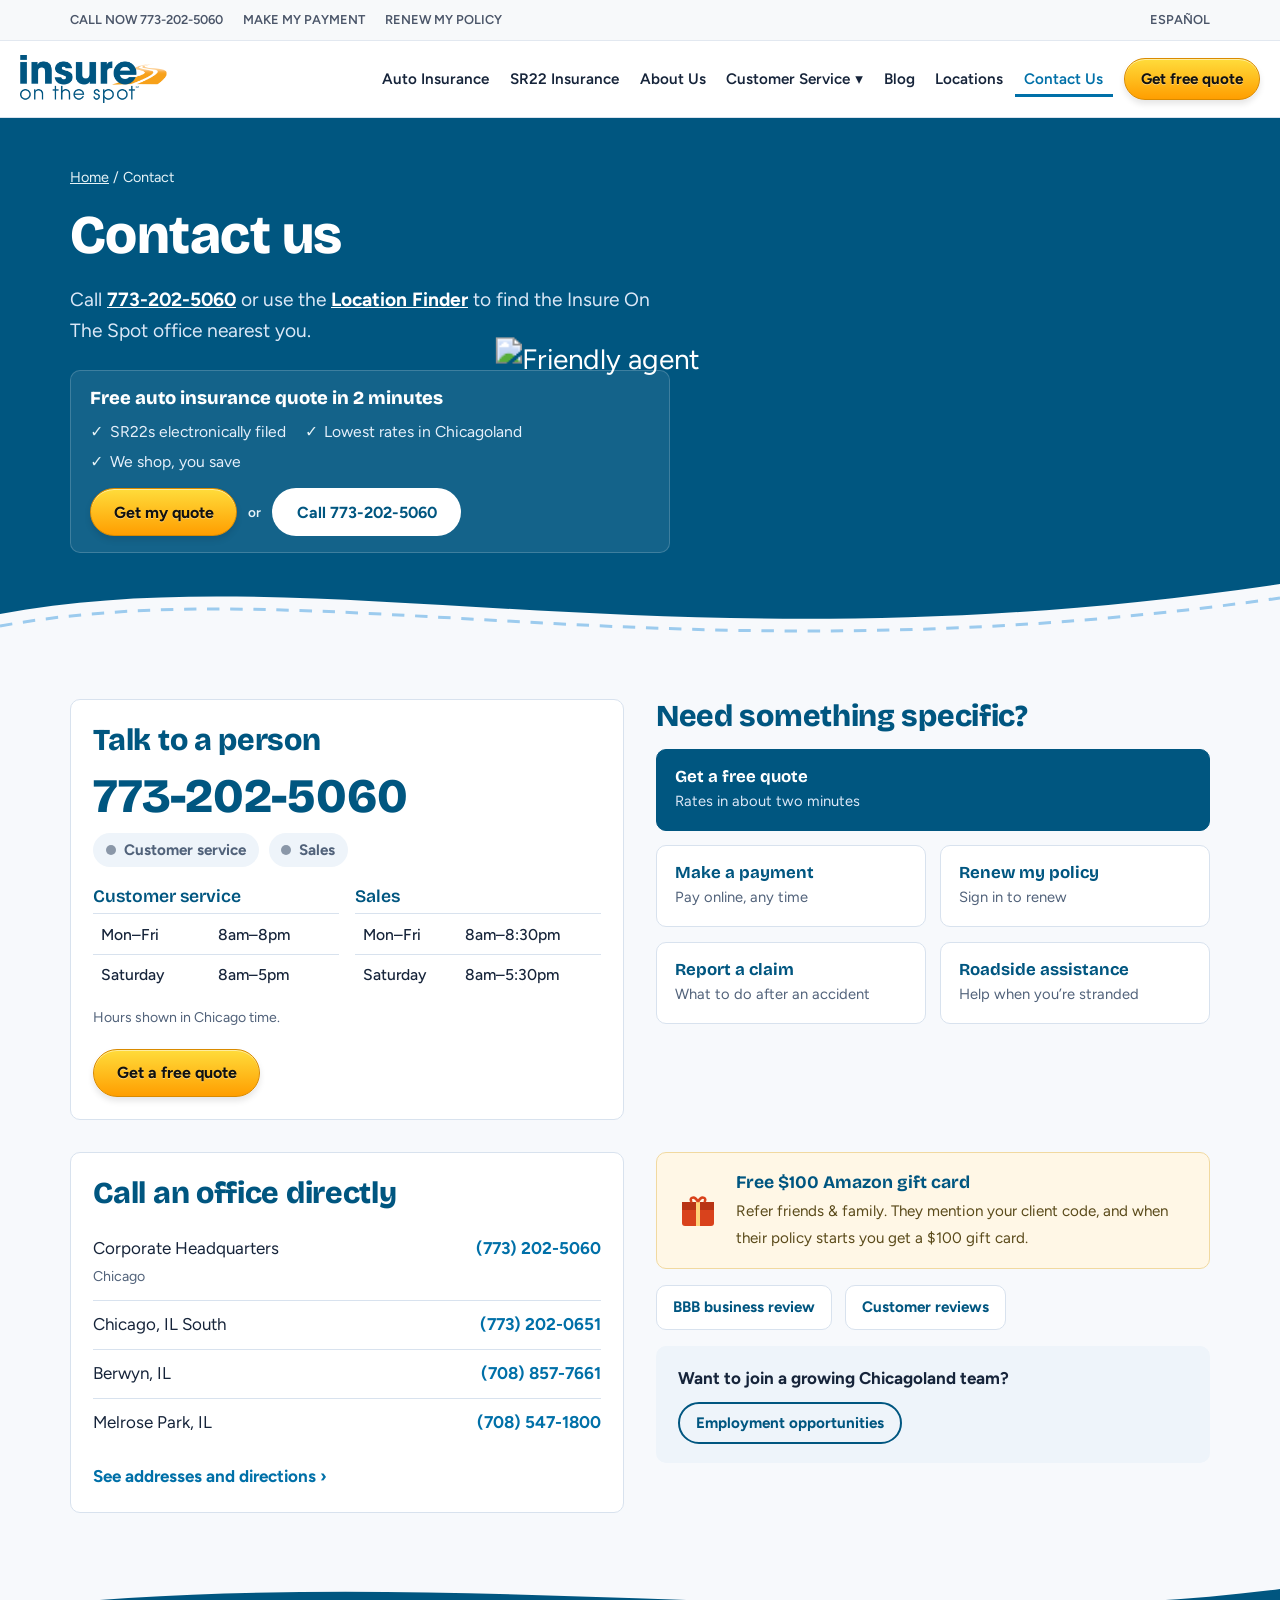
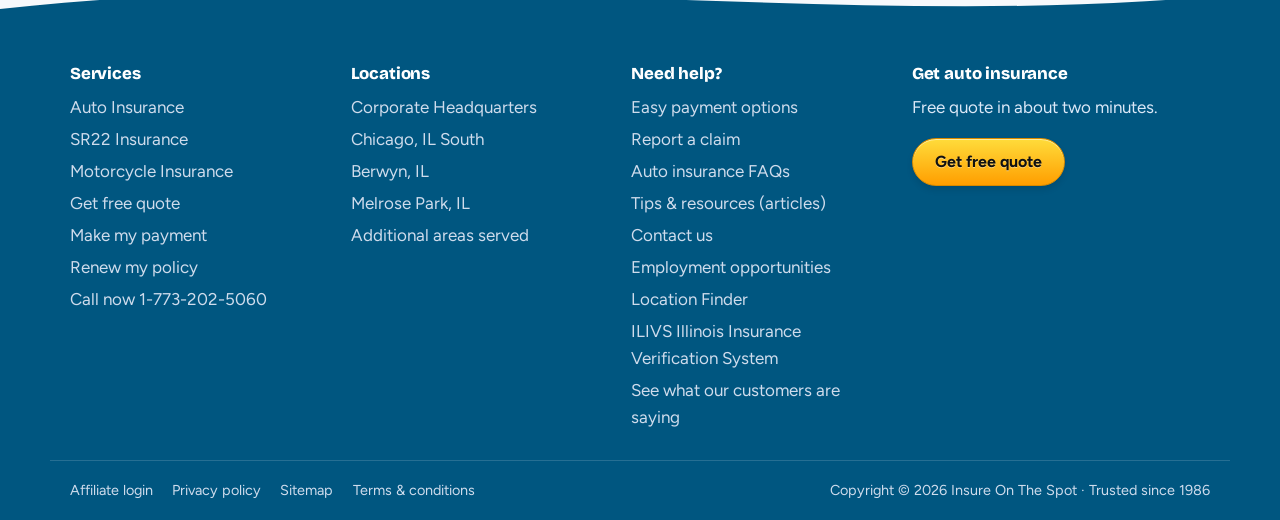
==== commit a795525e: "[UPDATE] -" ====
--- a/contact.html
+++ b/contact.html
@@ -1,544 +1,367 @@
 <!doctype html>
 <html lang="en">
-  <head>
-    <meta charset="utf-8" />
-    <meta
-      name="viewport"
-      content="width=device-width, initial-scale=1, viewport-fit=cover"
-    />
-    <title>Contact Us – Insure On The Spot</title>
-    <link rel="preconnect" href="https://fonts.googleapis.com" />
-    <link rel="preconnect" href="https://fonts.gstatic.com" crossorigin />
-    <link
-      href="https://fonts.googleapis.com/css2?family=Bricolage+Grotesque:opsz,wght@12..96,600;12..96,800&family=Figtree:wght@400;500;600;700&display=swap"
-      rel="stylesheet"
-    />
-    <link rel="stylesheet" href="style.css" />
-  </head>
-  <body>
-    <a class="skip" href="#main">Skip to content</a>
-
-    <!-- Shared header -->
-    <div class="topbar">
-      <div class="wrap">
-        <div class="left">
-          <a class="call" href="tel:773-202-5060">Call now 773-202-5060</a>
-          <a href="https://csp.insureonthespot.com/Login.aspx"
-            >Make my payment</a
-          >
-          <a href="https://csp.insureonthespot.com/Login.aspx"
-            >Renew my policy</a
-          >
-        </div>
-        <div class="right">
-          <a
-            class="es"
-            href="https://www.insureonthespot.com/espanol/"
-            lang="es"
-            >Español</a
-          >
-        </div>
-      </div>
-    </div>
-    <header class="header">
-      <div class="wrap">
-        <a class="logo" href="https://www.insureonthespot.com/" aria-label="Insure On The Spot home">
+
+<head>
+  <meta charset="utf-8" />
+  <meta name="viewport" content="width=device-width, initial-scale=1, viewport-fit=cover" />
+  <title>Contact Us – Insure On The Spot</title>
+  <link rel="preconnect" href="https://fonts.googleapis.com" />
+  <link rel="preconnect" href="https://fonts.gstatic.com" crossorigin />
+  <link
+    href="https://fonts.googleapis.com/css2?family=Bricolage+Grotesque:opsz,wght@12..96,600;12..96,800&family=Figtree:wght@400;500;600;700&display=swap"
+    rel="stylesheet" />
+  <link rel="stylesheet" href="style.css" />
+</head>
+
+<body>
+  <a class="skip" href="#main">Skip to content</a>
+
+  <!-- Shared header -->
+  <div class="topbar">
+    <div class="wrap">
+      <div class="left">
+        <a class="call" href="tel:773-202-5060">Call now 773-202-5060</a>
+        <a href="https://csp.insureonthespot.com/Login.aspx">Make my payment</a>
+        <a href="https://csp.insureonthespot.com/Login.aspx">Renew my policy</a>
+      </div>
+      <div class="right">
+        <a class="es" href="https://www.insureonthespot.com/espanol/" lang="es">Español</a>
+      </div>
+    </div>
+  </div>
+  <header class="header">
+    <div class="wrap">
+      <a class="logo" href="https://www.insureonthespot.com/" aria-label="Insure On The Spot home">
         <img src="logo.png" alt="Insure On The Spot" style="height: 48px; width: auto;" />
       </a>
-        <button
-          class="menu-toggle"
-          id="menuToggle"
-          aria-expanded="false"
-          aria-controls="mainNav"
-          aria-label="Open menu"
-        >
-          <svg
-            width="24"
-            height="24"
-            viewBox="0 0 24 24"
-            fill="none"
-            stroke="currentColor"
-            stroke-width="2.4"
-            stroke-linecap="round"
-          >
-            <path d="M3 6h18M3 12h18M3 18h18" />
-          </svg>
+      <button class="menu-toggle" id="menuToggle" aria-expanded="false" aria-controls="mainNav" aria-label="Open menu">
+        <svg width="24" height="24" viewBox="0 0 24 24" fill="none" stroke="currentColor" stroke-width="2.4"
+          stroke-linecap="round">
+          <path d="M3 6h18M3 12h18M3 18h18" />
+        </svg>
+      </button>
+      <nav class="main" id="mainNav" aria-label="Main">
+        <button class="nav-close" id="navClose" aria-label="Close menu">
+          ×
         </button>
-        <nav class="main" id="mainNav" aria-label="Main">
-          <button class="nav-close" id="navClose" aria-label="Close menu">
-            ×
-          </button>
-          <ul>
-            <li>
-              <a href="https://www.insureonthespot.com/auto-insurance/"
-                >Auto Insurance</a
-              >
-            </li>
-            <li>
-              <a href="https://www.insureonthespot.com/sr22-insurance/"
-                >SR22 Insurance</a
-              >
-            </li>
-            <li>
-              <a href="https://www.insureonthespot.com/about/">About Us</a>
-            </li>
-            <li class="has-dd">
-              <button class="dd" aria-expanded="false" aria-haspopup="true">
-                Customer Service <span aria-hidden="true">▾</span>
-              </button>
-              <div class="dd-panel">
-
-                <a
-                  href="https://www.insureonthespot.com/customer-service/payment-options/"
-                  >Payment options</a
-                >
-                <a
-                  href="https://www.insureonthespot.com/customer-service/roadside-assistance/"
-                  >Roadside assistance</a
-                >
-                <a
-                  href="https://www.insureonthespot.com/customer-service/report-insurance-claim/"
-                  >Report an auto insurance claim</a
-                >
-                <a
-                  href="https://www.insureonthespot.com/customer-service/auto-insurance-faq/"
-                  >Auto insurance FAQs</a
-                >
-              </div>
-            </li>
-            <li><a href="/" data-route="blog">Blog</a></li>
-            <li>
-              <a href="locations.html" data-route="locations">Locations</a>
-            </li>
-            <li>
-              <a href="contact.html" data-route="contact" aria-current="page"
-                >Contact Us</a
-              >
-            </li>
-
-            <li class="nav-cta">
-              <a
-                class="btn btn-cta btn-sm"
-                href="https://quote.insureonthespot.com/"
-                >Get free quote</a
-              >
-            </li>
-          </ul>
-        </nav>
-      </div>
-    </header>
-    <div class="scrim" id="scrim" hidden></div>
-
-    <main id="main" tabindex="-1">
-      <!-- ===================== CONTACT ===================== -->
-
-      <div
-        class="page"
-        id="page-contact"
-        data-title="Contact Us – Insure On The Spot"
-      >
-        <section class="hero">
-          <div class="wrap">
-            <div class="crumbs">
-              <a href="https://www.insureonthespot.com/">Home</a> / Contact
-            </div>
-            <h1 tabindex="-1">Contact us</h1>
-            <p class="lede">
-              Call <a href="tel:773-202-5060">773-202-5060</a> or use the
-              <a href="https://www.insureonthespot.com/location-finder/"
-                >Location Finder</a
-              >
-              to find the Insure On The Spot office nearest you.
-            </p>
-            <div class="quote-strip">
-              <strong>Free auto insurance quote in 2 minutes</strong>
-              <ul>
-                <li>SR22s electronically filed</li>
-                <li>Lowest rates in Chicagoland</li>
-                <li>We shop, you save</li>
-              </ul>
-              <div class="actions">
-                <a class="btn btn-cta" href="https://quote.insureonthespot.com/"
-                  >Get my quote</a
-                ><span class="or">or</span
-                ><a class="btn btn-light" href="tel:773-202-5060"
-                  >Call 773-202-5060</a
-                >
-              </div>
-            </div>
-          </div>
-          <svg
-            class="road"
-            viewBox="0 0 1440 120"
-            preserveAspectRatio="none"
-            aria-hidden="true"
-          >
-            <path
-              d="M0 70 C 360 10, 760 130, 1440 40 L1440 121 L0 121Z"
-              fill="#f7f9fc"
-            />
-            <path
-              class="dash"
-              d="M0 82 C 360 24, 760 140, 1440 54"
-              fill="none"
-              stroke="#9ccbee"
-              stroke-width="3"
-            />
-          </svg>
-        </section>
-
-        <section class="section tight">
-          <div class="wrap">
-            <div class="contact-grid">
-              <div class="card">
-                <h2>Talk to a person</h2>
-                <a class="bigphone" href="tel:773-202-5060">773-202-5060</a>
-                <div
-                  class="status-row"
-                  style="display: flex; gap: 0.6rem; flex-wrap: wrap"
-                >
-                  <span class="status" id="stCS"
-                    ><i></i><span>Customer service</span></span
-                  >
-                  <span class="status" id="stSales"
-                    ><i></i><span>Sales</span></span
-                  >
-                </div>
-                <div class="hours">
-                  <table id="tblCS">
-                    <caption>
-                      Customer service
-                    </caption>
-                    <tr data-days="1-5">
-                      <th scope="row">Mon–Fri</th>
-                      <td>8am–8pm</td>
-                    </tr>
-                    <tr data-days="6">
-                      <th scope="row">Saturday</th>
-                      <td>8am–5pm</td>
-                    </tr>
-                  </table>
-                  <table id="tblSales">
-                    <caption>
-                      Sales
-                    </caption>
-                    <tr data-days="1-5">
-                      <th scope="row">Mon–Fri</th>
-                      <td>8am–8:30pm</td>
-                    </tr>
-                    <tr data-days="6">
-                      <th scope="row">Saturday</th>
-                      <td>8am–5:30pm</td>
-                    </tr>
-                  </table>
-                </div>
-                <p
-                  style="
+        <ul>
+          <li>
+            <a href="https://www.insureonthespot.com/auto-insurance/">Auto Insurance</a>
+          </li>
+          <li>
+            <a href="https://www.insureonthespot.com/sr22-insurance/">SR22 Insurance</a>
+          </li>
+          <li>
+            <a href="https://www.insureonthespot.com/about/">About Us</a>
+          </li>
+          <li class="has-dd">
+            <button class="dd" aria-expanded="false" aria-haspopup="true">
+              Customer Service <span aria-hidden="true">▾</span>
+            </button>
+            <div class="dd-panel">
+
+              <a href="https://www.insureonthespot.com/customer-service/payment-options/">Payment options</a>
+              <a href="https://www.insureonthespot.com/customer-service/roadside-assistance/">Roadside assistance</a>
+              <a href="https://www.insureonthespot.com/customer-service/report-insurance-claim/">Report an auto
+                insurance claim</a>
+              <a href="https://www.insureonthespot.com/customer-service/auto-insurance-faq/">Auto insurance FAQs</a>
+            </div>
+          </li>
+          <li><a href="/" data-route="blog">Blog</a></li>
+          <li>
+            <a href="locations.html" data-route="locations">Locations</a>
+          </li>
+          <li>
+            <a href="contact.html" data-route="contact" aria-current="page">Contact Us</a>
+          </li>
+
+          <li class="nav-cta">
+            <a class="btn btn-cta btn-sm" href="https://quote.insureonthespot.com/">Get free quote</a>
+          </li>
+        </ul>
+      </nav>
+    </div>
+  </header>
+  <div class="scrim" id="scrim" hidden></div>
+
+  <main id="main" tabindex="-1">
+    <!-- ===================== CONTACT ===================== -->
+
+    <div class="page" id="page-contact" data-title="Contact Us – Insure On The Spot">
+      <section class="hero" style="position: relative; overflow: hidden;">
+        <div class="wrap" style="display: flex; flex-wrap: wrap; justify-content: space-between; align-items: center; gap: 2rem; position: relative; z-index: 1;">
+          <div style="flex: 1 1 500px; max-width: 600px;">
+          <div class="crumbs">
+            <a href="https://www.insureonthespot.com/">Home</a> / Contact
+          </div>
+          <h1 tabindex="-1">Contact us</h1>
+          <p class="lede">
+            Call <a href="tel:773-202-5060">773-202-5060</a> or use the
+            <a href="https://www.insureonthespot.com/location-finder/">Location Finder</a>
+            to find the Insure On The Spot office nearest you.
+          </p>
+          <div class="quote-strip">
+            <strong>Free auto insurance quote in 2 minutes</strong>
+            <ul>
+              <li>SR22s electronically filed</li>
+              <li>Lowest rates in Chicagoland</li>
+              <li>We shop, you save</li>
+            </ul>
+            <div class="actions">
+              <a class="btn btn-cta" href="https://quote.insureonthespot.com/">Get my quote</a><span
+                class="or">or</span><a class="btn btn-light" href="tel:773-202-5060">Call 773-202-5060</a>
+            </div>
+          </div>
+          </div>
+          <div style="flex: 1 1 300px; display: flex; justify-content: flex-end; align-items: center;">
+            <img src="assets/hero.png" alt="Friendly agent" style="width: 100%; min-width: 500px; max-width: 650px; height: auto; object-fit: contain; transform: scale(1.65) translateX(10%); transform-origin: center right; margin-right: -40px;" />
+          </div>
+        </div>
+        <svg class="road" viewBox="0 0 1440 120" preserveAspectRatio="none" aria-hidden="true">
+          <path d="M0 70 C 360 10, 760 130, 1440 40 L1440 121 L0 121Z" fill="#f7f9fc" />
+          <path class="dash" d="M0 82 C 360 24, 760 140, 1440 54" fill="none" stroke="#9ccbee" stroke-width="3" />
+        </svg>
+      </section>
+
+      <section class="section tight">
+        <div class="wrap">
+          <div class="contact-grid">
+            <div class="card">
+              <h2>Talk to a person</h2>
+              <a class="bigphone" href="tel:773-202-5060">773-202-5060</a>
+              <div class="status-row" style="display: flex; gap: 0.6rem; flex-wrap: wrap">
+                <span class="status" id="stCS"><i></i><span>Customer service</span></span>
+                <span class="status" id="stSales"><i></i><span>Sales</span></span>
+              </div>
+              <div class="hours">
+                <table id="tblCS">
+                  <caption>
+                    Customer service
+                  </caption>
+                  <tr data-days="1-5">
+                    <th scope="row">Mon–Fri</th>
+                    <td>8am–8pm</td>
+                  </tr>
+                  <tr data-days="6">
+                    <th scope="row">Saturday</th>
+                    <td>8am–5pm</td>
+                  </tr>
+                </table>
+                <table id="tblSales">
+                  <caption>
+                    Sales
+                  </caption>
+                  <tr data-days="1-5">
+                    <th scope="row">Mon–Fri</th>
+                    <td>8am–8:30pm</td>
+                  </tr>
+                  <tr data-days="6">
+                    <th scope="row">Saturday</th>
+                    <td>8am–5:30pm</td>
+                  </tr>
+                </table>
+              </div>
+              <p style="
                     font-size: 0.88rem;
                     color: var(--muted);
                     margin: 0.8rem 0 0;
-                  "
-                >
-                  Hours shown in Chicago time.
-                </p>
-                <div style="margin-top: 1.2rem">
-                  <a
-                    class="btn btn-cta"
-                    href="https://quote.insureonthespot.com/"
-                    >Get a free quote</a
-                  >
+                  ">
+                Hours shown in Chicago time.
+              </p>
+              <div style="margin-top: 1.2rem">
+                <a class="btn btn-cta" href="https://quote.insureonthespot.com/">Get a free quote</a>
+              </div>
+            </div>
+
+            <div>
+              <h2>Need something specific?</h2>
+              <div class="routes">
+                <a class="route primary" href="https://quote.insureonthespot.com/"><b>Get a free quote</b><span>Rates in
+                    about two minutes</span></a>
+                <a class="route" href="https://csp.insureonthespot.com/Login.aspx"><b>Make a payment</b><span>Pay
+                    online, any time</span></a>
+                <a class="route" href="https://csp.insureonthespot.com/Login.aspx"><b>Renew my policy</b><span>Sign in
+                    to renew</span></a>
+                <a class="route"
+                  href="https://www.insureonthespot.com/customer-service/report-insurance-claim/"><b>Report a
+                    claim</b><span>What to do after an accident</span></a>
+                <a class="route"
+                  href="https://www.insureonthespot.com/customer-service/roadside-assistance/"><b>Roadside
+                    assistance</b><span>Help when you’re stranded</span></a>
+              </div>
+            </div>
+          </div>
+
+          <div class="contact-grid" style="margin-top: 32px">
+            <div class="card">
+              <h2>Call an office directly</h2>
+              <ul class="phones">
+                <li>
+                  <span>Corporate Headquarters<br /><small style="color: var(--muted)">Chicago</small></span><a
+                    href="tel:773-202-5060">(773) 202-5060</a>
+                </li>
+                <li>
+                  <span>Chicago, IL South</span><a href="tel:773-202-0651">(773) 202-0651</a>
+                </li>
+                <li>
+                  <span>Berwyn, IL</span><a href="tel:708-857-7661">(708) 857-7661</a>
+                </li>
+                <li>
+                  <span>Melrose Park, IL</span><a href="tel:708-547-1800">(708) 547-1800</a>
+                </li>
+              </ul>
+              <p style="margin: 1rem 0 0">
+                <a class="more" href="/locations">See addresses and directions ›</a>
+              </p>
+            </div>
+            <div style="display: grid; gap: 1rem">
+              <div class="promo">
+                <svg viewBox="0 0 44 44" aria-hidden="true">
+                  <rect x="6" y="14" width="32" height="24" rx="3" fill="#d9421c" />
+                  <rect x="6" y="14" width="32" height="8" fill="#b83415" />
+                  <rect x="20" y="14" width="4" height="24" fill="#ffd27a" />
+                  <path d="M22 14c-4-8-10-3-6 0M22 14c4-8 10-3 6 0" fill="none" stroke="#d9421c" stroke-width="2.500" />
+                </svg>
+                <div>
+                  <b>Free $100 Amazon gift card</b><span>Refer friends &amp; family. They mention your client
+                    code, and when their policy starts you get a $100 gift
+                    card.</span>
                 </div>
               </div>
-
-              <div>
-                <h2>Need something specific?</h2>
-                <div class="routes">
-                  <a
-                    class="route primary"
-                    href="https://quote.insureonthespot.com/"
-                    ><b>Get a free quote</b
-                    ><span>Rates in about two minutes</span></a
-                  >
-                  <a
-                    class="route"
-                    href="https://csp.insureonthespot.com/Login.aspx"
-                    ><b>Make a payment</b><span>Pay online, any time</span></a
-                  >
-                  <a
-                    class="route"
-                    href="https://csp.insureonthespot.com/Login.aspx"
-                    ><b>Renew my policy</b><span>Sign in to renew</span></a
-                  >
-                  <a
-                    class="route"
-                    href="https://www.insureonthespot.com/customer-service/report-insurance-claim/"
-                    ><b>Report a claim</b
-                    ><span>What to do after an accident</span></a
-                  >
-                  <a
-                    class="route"
-                    href="https://www.insureonthespot.com/customer-service/roadside-assistance/"
-                    ><b>Roadside assistance</b
-                    ><span>Help when you’re stranded</span></a
-                  >
-                </div>
-              </div>
-            </div>
-
-            <div class="contact-grid" style="margin-top: 32px">
-              <div class="card">
-                <h2>Call an office directly</h2>
-                <ul class="phones">
-                  <li>
-                    <span
-                      >Corporate Headquarters<br /><small
-                        style="color: var(--muted)"
-                        >Chicago</small
-                      ></span
-                    ><a href="tel:773-202-5060">(773) 202-5060</a>
-                  </li>
-                  <li>
-                    <span>Chicago, IL South</span
-                    ><a href="tel:773-202-0651">(773) 202-0651</a>
-                  </li>
-                  <li>
-                    <span>Berwyn, IL</span
-                    ><a href="tel:708-857-7661">(708) 857-7661</a>
-                  </li>
-                  <li>
-                    <span>Melrose Park, IL</span
-                    ><a href="tel:708-547-1800">(708) 547-1800</a>
-                  </li>
-                </ul>
-                <p style="margin: 1rem 0 0">
-                  <a class="more" href="/locations"
-                    >See addresses and directions ›</a
-                  >
-                </p>
-              </div>
-              <div style="display: grid; gap: 1rem">
-                <div class="promo">
-                  <svg viewBox="0 0 44 44" aria-hidden="true">
-                    <rect
-                      x="6"
-                      y="14"
-                      width="32"
-                      height="24"
-                      rx="3"
-                      fill="#d9421c"
-                    />
-                    <rect x="6" y="14" width="32" height="8" fill="#b83415" />
-                    <rect x="20" y="14" width="4" height="24" fill="#ffd27a" />
-                    <path
-                      d="M22 14c-4-8-10-3-6 0M22 14c4-8 10-3 6 0"
-                      fill="none"
-                      stroke="#d9421c"
-                      stroke-width="2.500"
-                    />
-                  </svg>
-                  <div>
-                    <b>Free $100 Amazon gift card</b
-                    ><span
-                      >Refer friends &amp; family. They mention your client
-                      code, and when their policy starts you get a $100 gift
-                      card.</span
-                    >
-                  </div>
-                </div>
-                <div class="trust">
-                  <a
-                    class="badge"
-                    href="https://www.bbb.org/chicago/business-reviews/auto-insurance/insure-on-the-spot-in-chicago-il-14007680/#sealclick"
-                    target="_blank"
-                    rel="noopener"
-                    >BBB business review</a
-                  >
-                  <a
-                    class="badge"
-                    href="https://www.insureonthespot.com/see-what-our-customers-are-saying-about-us/"
-                    >Customer reviews</a
-                  >
-                </div>
-                <div class="careers">
-                  <p><b>Want to join a growing Chicagoland team?</b></p>
-                  <a
-                    class="btn btn-ghost btn-sm"
-                    href="https://www.insureonthespot.com/employment-opportunities/"
-                    >Employment opportunities</a
-                  >
-                </div>
-              </div>
-            </div>
-          </div>
-        </section>
-      </div>
-    </main>
-
-    <!-- Shared footer -->
-    <footer>
-      <div class="roadtop">
-        <svg
-          viewBox="0 0 1440 60"
-          preserveAspectRatio="none"
-          aria-hidden="true"
-        >
-          <path d="M0 0H1440V20C1000 70 500 -10 0 40Z" fill="#f7f9fc" />
-        </svg>
-      </div>
-      <div class="cols">
-        <div>
-          <h2>Services</h2>
-          <ul>
-            <li>
-              <a href="https://www.insureonthespot.com/auto-insurance/"
-                >Auto Insurance</a
-              >
-            </li>
-            <li>
-              <a href="https://www.insureonthespot.com/sr22-insurance/"
-                >SR22 Insurance</a
-              >
-            </li>
-            <li>
-              <a
-                href="https://www.insureonthespot.com/auto-insurance/motorcycle-insurance/"
-                >Motorcycle Insurance</a
-              >
-            </li>
-            <li>
-              <a href="https://quote.insureonthespot.com/">Get free quote</a>
-            </li>
-            <li>
-              <a href="https://csp.insureonthespot.com">Make my payment</a>
-            </li>
-            <li>
-              <a href="https://csp.insureonthespot.com">Renew my policy</a>
-            </li>
-            <li><a href="tel:+17732025060">Call now 1-773-202-5060</a></li>
-          </ul>
+              <div class="trust">
+                <a class="badge"
+                  href="https://www.bbb.org/chicago/business-reviews/auto-insurance/insure-on-the-spot-in-chicago-il-14007680/#sealclick"
+                  target="_blank" rel="noopener">BBB business review</a>
+                <a class="badge"
+                  href="https://www.insureonthespot.com/see-what-our-customers-are-saying-about-us/">Customer
+                  reviews</a>
+              </div>
+              <div class="careers">
+                <p><b>Want to join a growing Chicagoland team?</b></p>
+                <a class="btn btn-ghost btn-sm"
+                  href="https://www.insureonthespot.com/employment-opportunities/">Employment opportunities</a>
+              </div>
+            </div>
+          </div>
         </div>
-        <div>
-          <h2>Locations</h2>
-          <ul>
-            <li>
-              <a
-                href="https://www.insureonthespot.com/locations/corporate-headquarters/"
-                >Corporate Headquarters</a
-              >
-            </li>
-            <li>
-              <a
-                href="https://www.insureonthespot.com/locations/chicago-il-south/"
-                >Chicago, IL South</a
-              >
-            </li>
-            <li>
-              <a href="https://www.insureonthespot.com/locations/berwyn-il/"
-                >Berwyn, IL</a
-              >
-            </li>
-            <li>
-              <a
-                href="https://www.insureonthespot.com/locations/melrose-park-il/"
-                >Melrose Park, IL</a
-              >
-            </li>
-            <li>
-              <a href="https://www.insureonthespot.com/service-areas/"
-                >Additional areas served</a
-              >
-            </li>
-          </ul>
-        </div>
-        <div>
-          <h2>Need help?</h2>
-          <ul>
-            <li>
-              <a
-                href="https://www.insureonthespot.com/customer-service/payment-options/"
-                >Easy payment options</a
-              >
-            </li>
-            <li>
-              <a
-                href="https://www.insureonthespot.com/customer-service/report-insurance-claim/"
-                >Report a claim</a
-              >
-            </li>
-            <li>
-              <a
-                href="https://www.insureonthespot.com/customer-service/auto-insurance-faq/"
-                >Auto insurance FAQs</a
-              >
-            </li>
-            <li><a href="/">Tips &amp; resources (articles)</a></li>
-            <li><a href="contact.html">Contact us</a></li>
-            <li>
-              <a
-                href="https://www.insureonthespot.com/employment-opportunities/"
-                >Employment opportunities</a
-              >
-            </li>
-            <li>
-              <a href="https://www.insureonthespot.com/location-finder/"
-                >Location Finder</a
-              >
-            </li>
-            <li>
-              <a
-                href="https://www.insureonthespot.com/customer-service/ilivs-illinois-insurance-verification-system/"
-                >ILIVS Illinois Insurance Verification System</a
-              >
-            </li>
-            <li>
-              <a
-                href="https://www.insureonthespot.com/see-what-our-customers-are-saying-about-us/"
-                >See what our customers are saying</a
-              >
-            </li>
-          </ul>
-        </div>
-        <div class="getq">
-          <h2>Get auto insurance</h2>
-          <p>Free quote in about two minutes.</p>
-          <a class="btn btn-cta" href="https://quote.insureonthespot.com/"
-            >Get free quote</a
-          >
-        </div>
-      </div>
-      <div class="legal">
+      </section>
+    </div>
+  </main>
+
+  <!-- Shared footer -->
+  <footer>
+    <div class="roadtop">
+      <svg viewBox="0 0 1440 60" preserveAspectRatio="none" aria-hidden="true">
+        <path d="M0 0H1440V20C1000 70 500 -10 0 40Z" fill="#f7f9fc" />
+      </svg>
+    </div>
+    <div class="cols">
+      <div>
+        <h2>Services</h2>
         <ul>
           <li>
-            <a href="https://quote.insureonthespot.com/Default.aspx/dealer"
-              >Affiliate login</a
-            >
-          </li>
-          <li>
-            <a href="https://www.insureonthespot.com/privacy-policy/"
-              >Privacy policy</a
-            >
-          </li>
-          <li>
-            <a href="https://www.insureonthespot.com/sitemap/">Sitemap</a>
-          </li>
-          <li>
-            <a href="https://www.insureonthespot.com/terms-conditions/"
-              >Terms &amp; conditions</a
-            >
-          </li>
+            <a href="https://www.insureonthespot.com/auto-insurance/">Auto Insurance</a>
+          </li>
+          <li>
+            <a href="https://www.insureonthespot.com/sr22-insurance/">SR22 Insurance</a>
+          </li>
+          <li>
+            <a href="https://www.insureonthespot.com/auto-insurance/motorcycle-insurance/">Motorcycle Insurance</a>
+          </li>
+          <li>
+            <a href="https://quote.insureonthespot.com/">Get free quote</a>
+          </li>
+          <li>
+            <a href="https://csp.insureonthespot.com">Make my payment</a>
+          </li>
+          <li>
+            <a href="https://csp.insureonthespot.com">Renew my policy</a>
+          </li>
+          <li><a href="tel:+17732025060">Call now 1-773-202-5060</a></li>
         </ul>
-        <span>Copyright © 2026 Insure On The Spot · Trusted since 1986</span>
-      </div>
-    </footer>
-
-    <!-- Sticky mobile action bar -->
-    <div class="mbar" role="region" aria-label="Quick actions">
-      <a class="btn btn-ghost" href="tel:773-202-5060">Call now</a>
-      <a class="btn btn-cta" href="https://quote.insureonthespot.com/"
-        >Get free quote</a
-      >
-    </div>
-
-    <script src="script.js"></script>
-  </body>
-</html>
+      </div>
+      <div>
+        <h2>Locations</h2>
+        <ul>
+          <li>
+            <a href="https://www.insureonthespot.com/locations/corporate-headquarters/">Corporate Headquarters</a>
+          </li>
+          <li>
+            <a href="https://www.insureonthespot.com/locations/chicago-il-south/">Chicago, IL South</a>
+          </li>
+          <li>
+            <a href="https://www.insureonthespot.com/locations/berwyn-il/">Berwyn, IL</a>
+          </li>
+          <li>
+            <a href="https://www.insureonthespot.com/locations/melrose-park-il/">Melrose Park, IL</a>
+          </li>
+          <li>
+            <a href="https://www.insureonthespot.com/service-areas/">Additional areas served</a>
+          </li>
+        </ul>
+      </div>
+      <div>
+        <h2>Need help?</h2>
+        <ul>
+          <li>
+            <a href="https://www.insureonthespot.com/customer-service/payment-options/">Easy payment options</a>
+          </li>
+          <li>
+            <a href="https://www.insureonthespot.com/customer-service/report-insurance-claim/">Report a claim</a>
+          </li>
+          <li>
+            <a href="https://www.insureonthespot.com/customer-service/auto-insurance-faq/">Auto insurance FAQs</a>
+          </li>
+          <li><a href="/">Tips &amp; resources (articles)</a></li>
+          <li><a href="contact.html">Contact us</a></li>
+          <li>
+            <a href="https://www.insureonthespot.com/employment-opportunities/">Employment opportunities</a>
+          </li>
+          <li>
+            <a href="https://www.insureonthespot.com/location-finder/">Location Finder</a>
+          </li>
+          <li>
+            <a href="https://www.insureonthespot.com/customer-service/ilivs-illinois-insurance-verification-system/">ILIVS
+              Illinois Insurance Verification System</a>
+          </li>
+          <li>
+            <a href="https://www.insureonthespot.com/see-what-our-customers-are-saying-about-us/">See what our customers
+              are saying</a>
+          </li>
+        </ul>
+      </div>
+      <div class="getq">
+        <h2>Get auto insurance</h2>
+        <p>Free quote in about two minutes.</p>
+        <a class="btn btn-cta" href="https://quote.insureonthespot.com/">Get free quote</a>
+      </div>
+    </div>
+    <div class="legal">
+      <ul>
+        <li>
+          <a href="https://quote.insureonthespot.com/Default.aspx/dealer">Affiliate login</a>
+        </li>
+        <li>
+          <a href="https://www.insureonthespot.com/privacy-policy/">Privacy policy</a>
+        </li>
+        <li>
+          <a href="https://www.insureonthespot.com/sitemap/">Sitemap</a>
+        </li>
+        <li>
+          <a href="https://www.insureonthespot.com/terms-conditions/">Terms &amp; conditions</a>
+        </li>
+      </ul>
+      <span>Copyright © 2026 Insure On The Spot · Trusted since 1986</span>
+    </div>
+  </footer>
+
+  <!-- Sticky mobile action bar -->
+  <div class="mbar" role="region" aria-label="Quick actions">
+    <a class="btn btn-ghost" href="tel:773-202-5060">Call now</a>
+    <a class="btn btn-cta" href="https://quote.insureonthespot.com/">Get free quote</a>
+  </div>
+
+  <script src="script.js"></script>
+</body>
+
+</html>
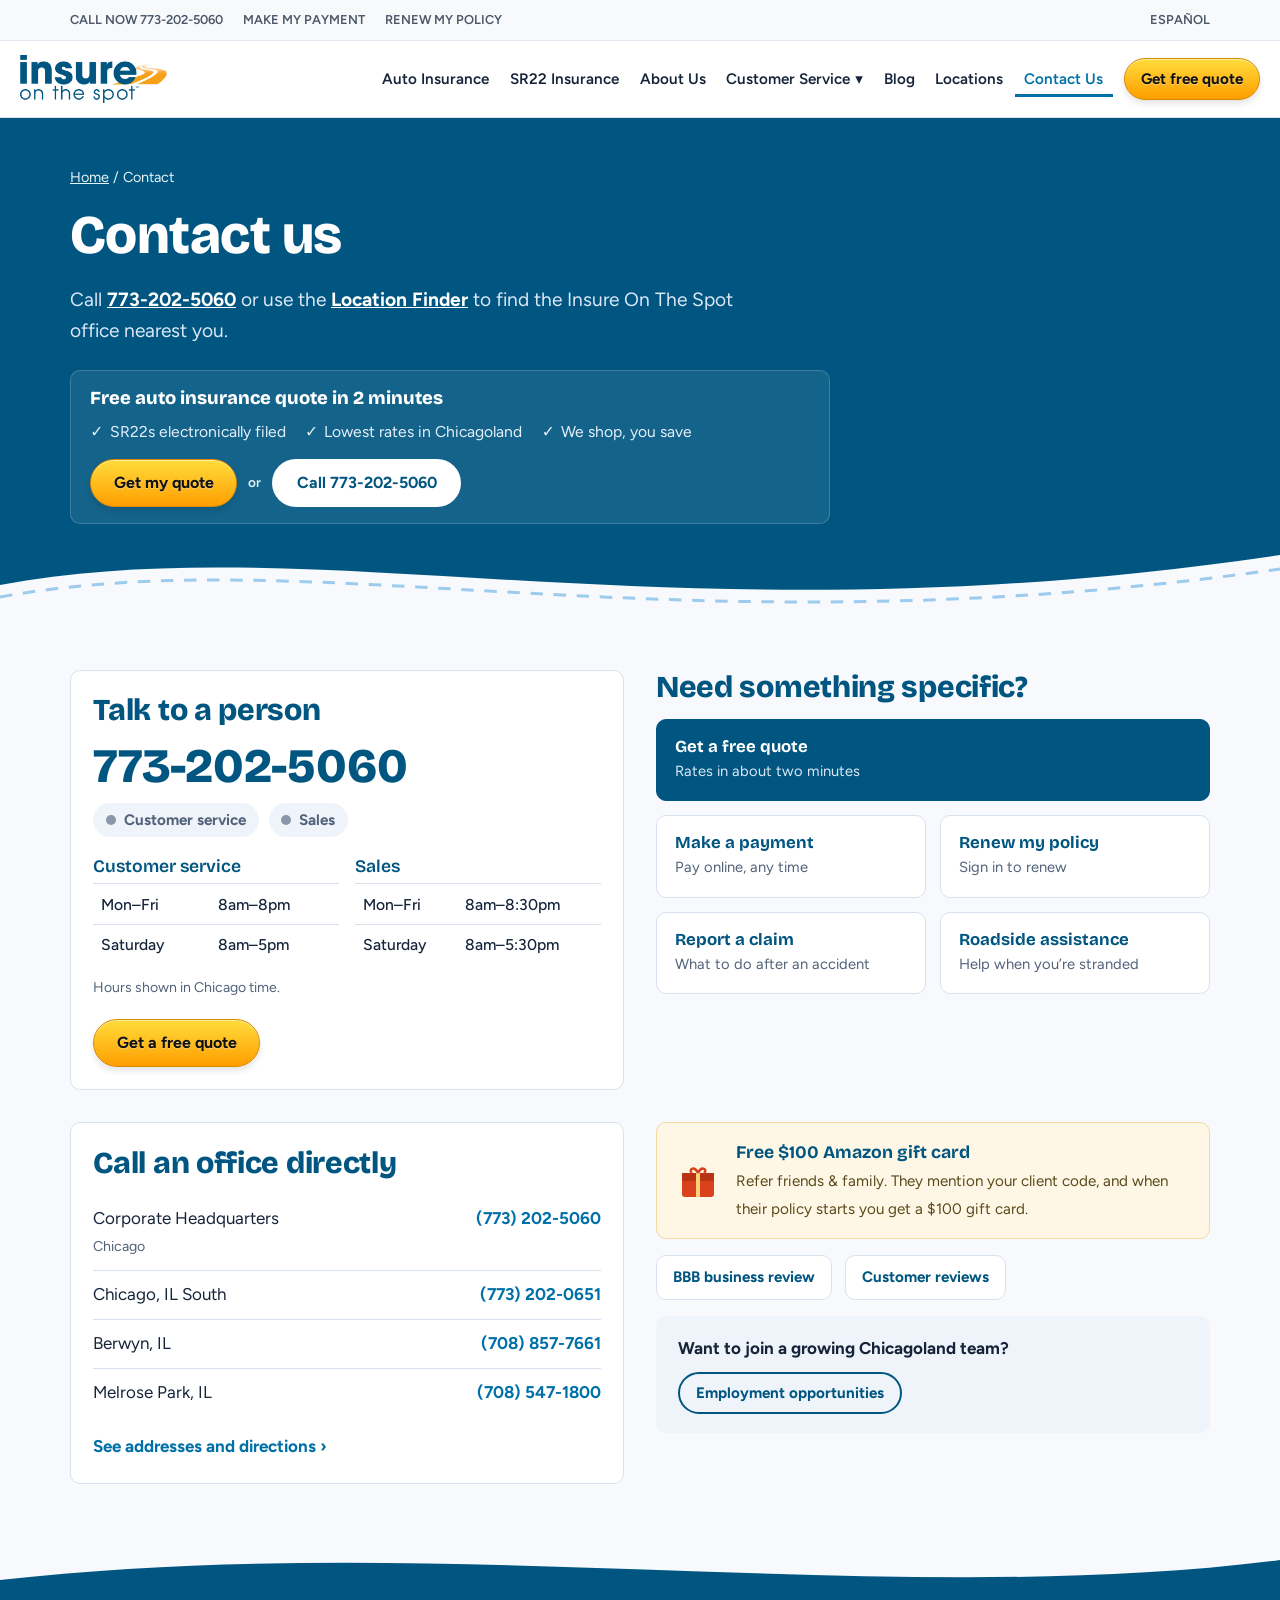
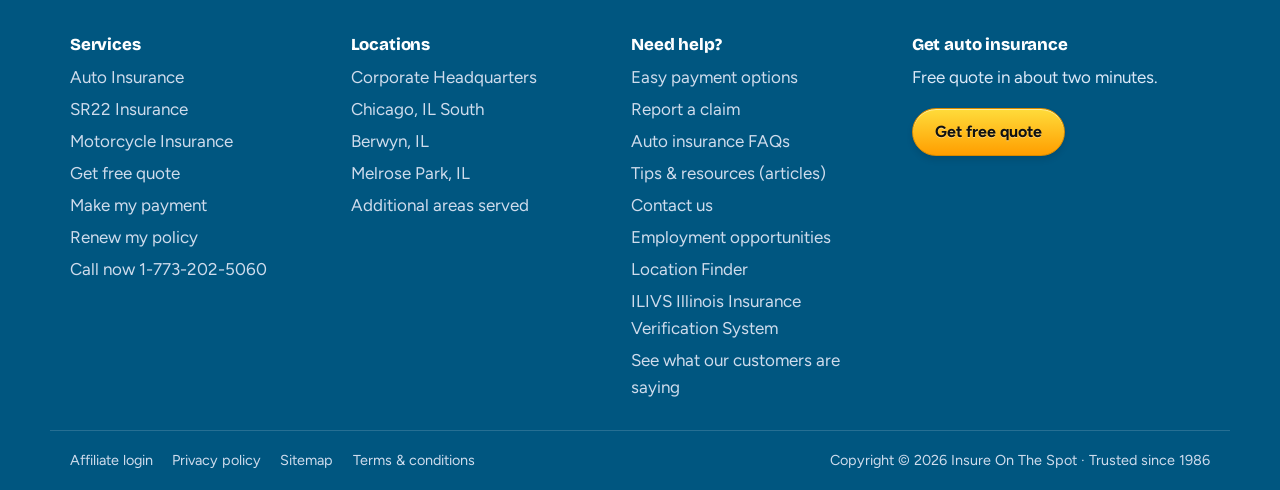
==== commit 2cd3cf0c: "[REMOVE] unnecessary code" ====
--- a/contact.html
+++ b/contact.html
@@ -89,8 +89,7 @@
 
     <div class="page" id="page-contact" data-title="Contact Us – Insure On The Spot">
       <section class="hero" style="position: relative; overflow: hidden;">
-        <div class="wrap" style="display: flex; flex-wrap: wrap; justify-content: space-between; align-items: center; gap: 2rem; position: relative; z-index: 1;">
-          <div style="flex: 1 1 500px; max-width: 600px;">
+        <div class="wrap">
           <div class="crumbs">
             <a href="https://www.insureonthespot.com/">Home</a> / Contact
           </div>
@@ -112,11 +111,8 @@
                 class="or">or</span><a class="btn btn-light" href="tel:773-202-5060">Call 773-202-5060</a>
             </div>
           </div>
-          </div>
-          <div style="flex: 1 1 300px; display: flex; justify-content: flex-end; align-items: center;">
-            <img src="assets/hero.png" alt="Friendly agent" style="width: 100%; min-width: 500px; max-width: 650px; height: auto; object-fit: contain; transform: scale(1.65) translateX(10%); transform-origin: center right; margin-right: -40px;" />
-          </div>
         </div>
+
         <svg class="road" viewBox="0 0 1440 120" preserveAspectRatio="none" aria-hidden="true">
           <path d="M0 70 C 360 10, 760 130, 1440 40 L1440 121 L0 121Z" fill="#f7f9fc" />
           <path class="dash" d="M0 82 C 360 24, 760 140, 1440 54" fill="none" stroke="#9ccbee" stroke-width="3" />
--- a/style.css
+++ b/style.css
@@ -612,38 +612,17 @@
   background: #fff;
   border: 1px solid var(--line);
   border-radius: var(--radius);
-  padding: 1rem;
-}
-.mapbox svg {
+  overflow: hidden;
+  min-height: 480px;
+  display: flex;
+  flex-direction: column;
+}
+.mapbox iframe {
   width: 100%;
-  height: auto;
-  display: block;
-}
-.mapbox .cap {
-  font-size: 0.85rem;
-  color: var(--muted);
-  margin: 0.5rem 0 0;
-}
-.mpin {
-  cursor: pointer;
-}
-.mpin circle.dot {
-  fill: var(--cta);
-  stroke: #fff;
-  stroke-width: 3;
-  transition: r 0.15s;
-}
-.mpin:hover circle.dot,
-.mpin:focus-visible circle.dot,
-.mpin.hl circle.dot {
-  r: 13;
-}
-.mpin text {
-  font: 700 13px var(--body);
-  fill: var(--navy);
-  paint-order: stroke;
-  stroke: #fff;
-  stroke-width: 4px;
+  flex: 1;
+  min-height: 480px;
+  border: 0;
+  display: block;
 }
 .finder {
   display: flex;
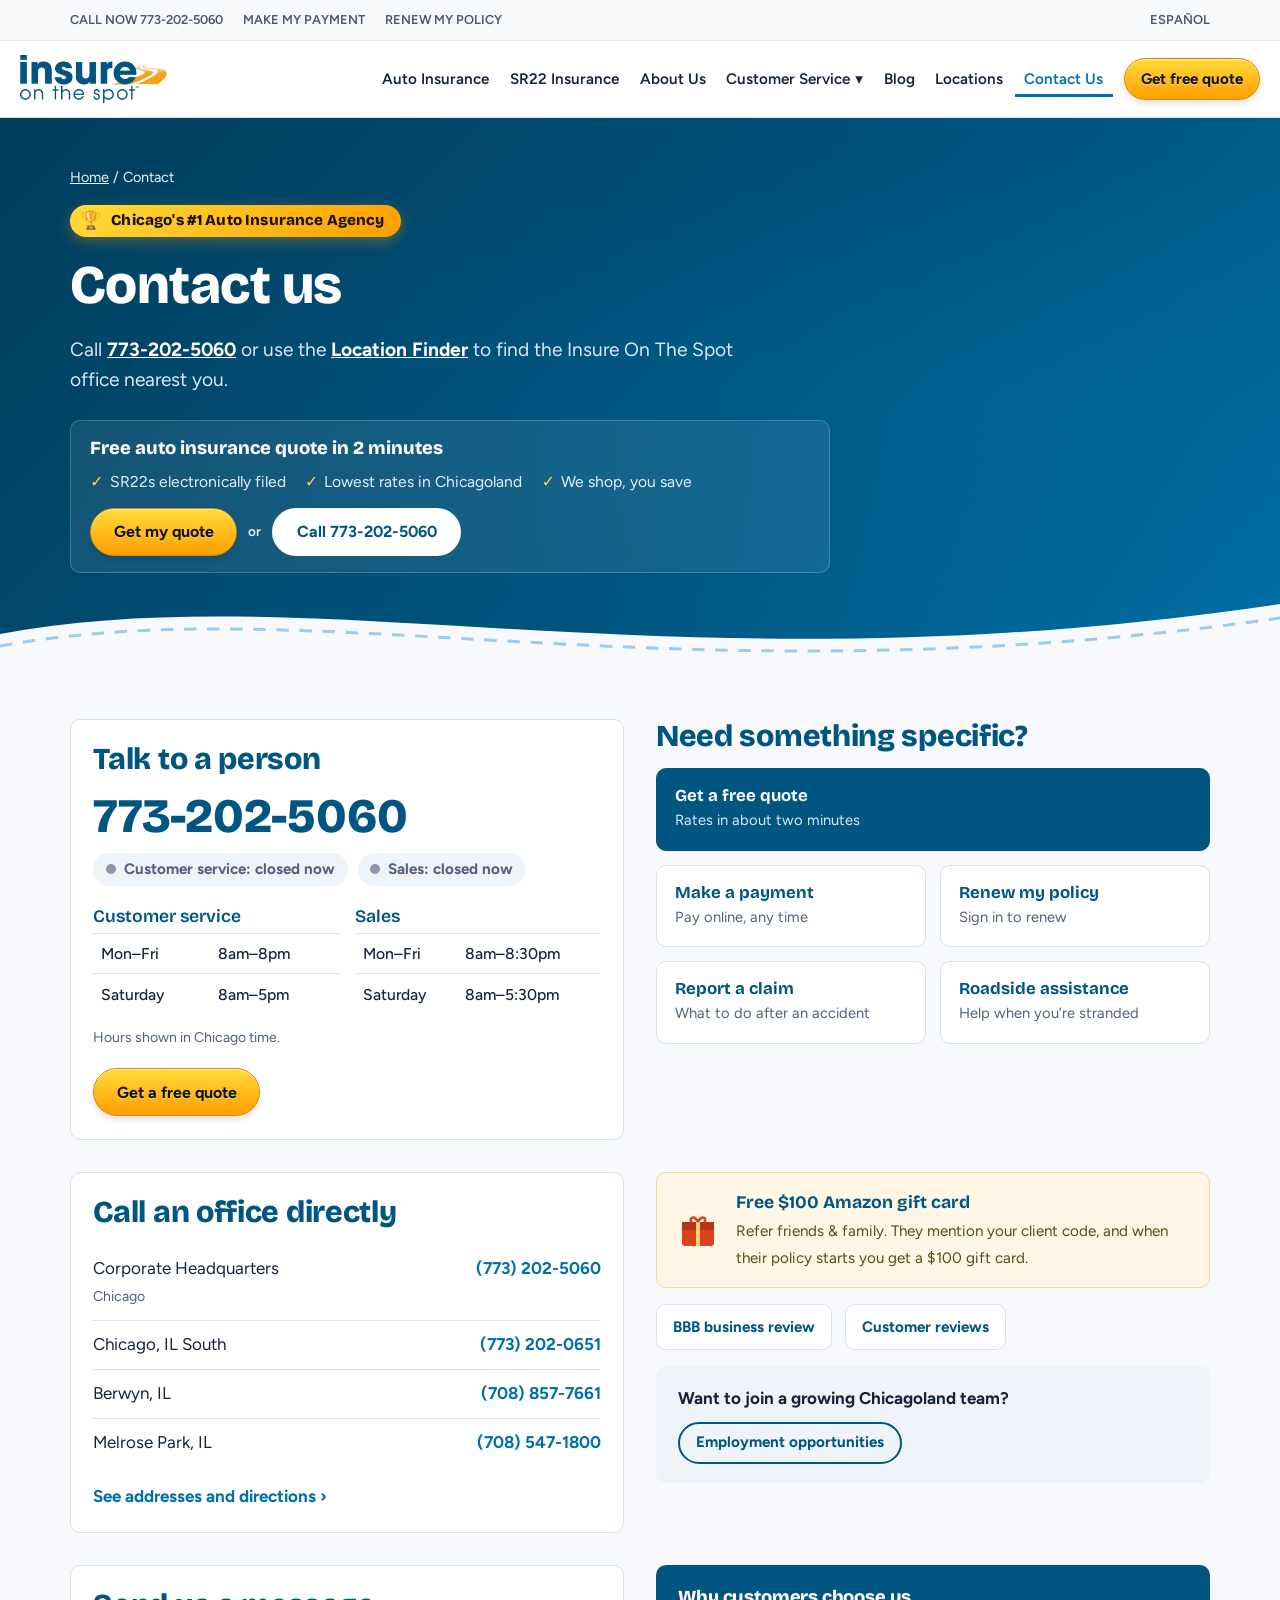
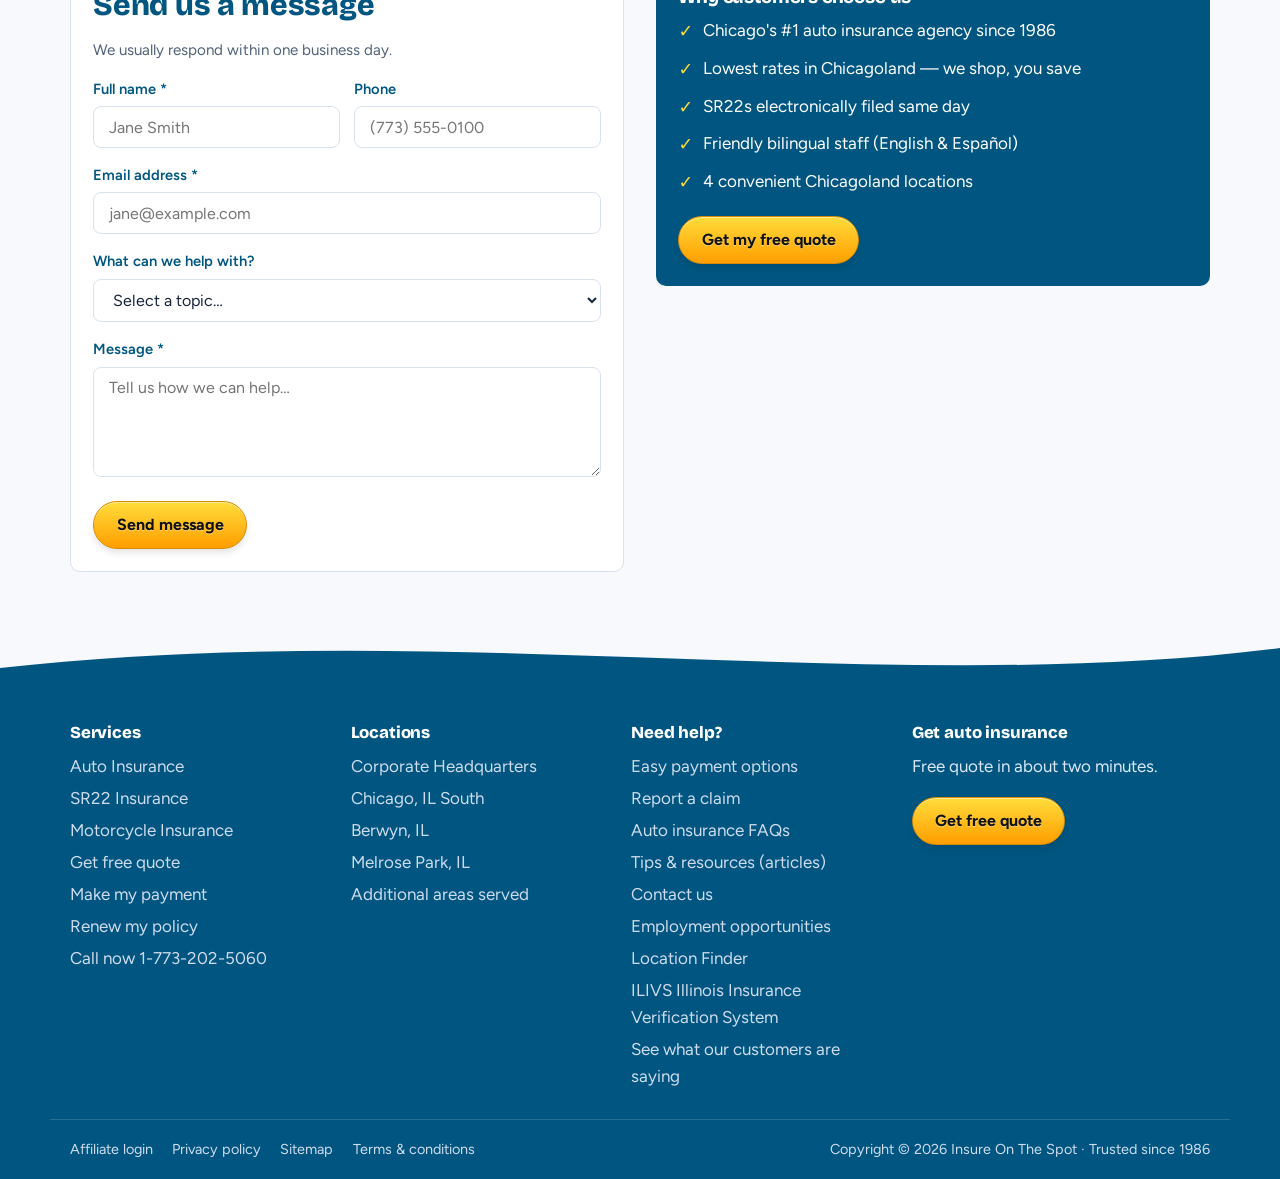
==== commit 2205f57e: "[ADD]- some changes" ====
--- a/contact.html
+++ b/contact.html
@@ -93,6 +93,7 @@
           <div class="crumbs">
             <a href="https://www.insureonthespot.com/">Home</a> / Contact
           </div>
+          <div class="badge-no1"><span class="trophy">🏆</span> Chicago's #1 Auto Insurance Agency</div>
           <h1 tabindex="-1">Contact us</h1>
           <p class="lede">
             Call <a href="tel:773-202-5060">773-202-5060</a> or use the
@@ -239,6 +240,67 @@
               </div>
             </div>
           </div>
+
+          <!-- Send a message form -->
+          <div class="contact-grid" style="margin-top: 32px">
+            <div class="card">
+              <h2>Send us a message</h2>
+              <p style="color:var(--muted);font-size:0.95rem;margin-bottom:1rem">We usually respond within one business day.</p>
+              <div class="form-success" id="formSuccess" role="alert">
+                ✅ Message sent! We'll be in touch within one business day.
+              </div>
+              <form class="contact-form" id="contactForm" novalidate>
+                <div class="form-row">
+                  <div>
+                    <label for="cf-name">Full name *</label>
+                    <input id="cf-name" name="name" type="text" autocomplete="name" required placeholder="Jane Smith" />
+                  </div>
+                  <div>
+                    <label for="cf-phone">Phone</label>
+                    <input id="cf-phone" name="phone" type="tel" autocomplete="tel" placeholder="(773) 555-0100" />
+                  </div>
+                </div>
+                <div>
+                  <label for="cf-email">Email address *</label>
+                  <input id="cf-email" name="email" type="email" autocomplete="email" required placeholder="jane@example.com" />
+                </div>
+                <div>
+                  <label for="cf-subject">What can we help with?</label>
+                  <select id="cf-subject" name="subject">
+                    <option value="">Select a topic…</option>
+                    <option>Get a free quote</option>
+                    <option>SR22 insurance</option>
+                    <option>Renew my policy</option>
+                    <option>Report a claim</option>
+                    <option>Make a payment</option>
+                    <option>Other</option>
+                  </select>
+                </div>
+                <div>
+                  <label for="cf-msg">Message *</label>
+                  <textarea id="cf-msg" name="message" required placeholder="Tell us how we can help…"></textarea>
+                </div>
+                <div>
+                  <button class="btn btn-cta" type="submit" id="cf-submit">Send message</button>
+                </div>
+              </form>
+            </div>
+            <div style="display:grid;gap:1rem;align-content:start">
+              <div class="card" style="background:var(--navy);color:#fff;border:0">
+                <h2 style="color:#fff;font-size:1.15rem">Why customers choose us</h2>
+                <ul style="list-style:none;margin:0;padding:0;display:grid;gap:0.6rem;margin-top:0.5rem">
+                  <li style="display:flex;gap:0.6rem;align-items:flex-start"><span style="color:#ffdc3b;font-size:1.1rem">✓</span><span>Chicago's #1 auto insurance agency since 1986</span></li>
+                  <li style="display:flex;gap:0.6rem;align-items:flex-start"><span style="color:#ffdc3b;font-size:1.1rem">✓</span><span>Lowest rates in Chicagoland — we shop, you save</span></li>
+                  <li style="display:flex;gap:0.6rem;align-items:flex-start"><span style="color:#ffdc3b;font-size:1.1rem">✓</span><span>SR22s electronically filed same day</span></li>
+                  <li style="display:flex;gap:0.6rem;align-items:flex-start"><span style="color:#ffdc3b;font-size:1.1rem">✓</span><span>Friendly bilingual staff (English &amp; Español)</span></li>
+                  <li style="display:flex;gap:0.6rem;align-items:flex-start"><span style="color:#ffdc3b;font-size:1.1rem">✓</span><span>4 convenient Chicagoland locations</span></li>
+                </ul>
+                <div style="margin-top:1.2rem">
+                  <a class="btn btn-cta" href="https://quote.insureonthespot.com/">Get my free quote</a>
+                </div>
+              </div>
+            </div>
+          </div>
         </div>
       </section>
     </div>
--- a/style.css
+++ b/style.css
@@ -291,10 +291,18 @@
 
 /* hero: road curve */
 .hero {
-  background: var(--navy);
+  background: linear-gradient(135deg, #003d5c 0%, #005680 60%, #0070a8 100%);
   color: #fff;
   position: relative;
   overflow: hidden;
+}
+.hero::before {
+  content: '';
+  position: absolute;
+  inset: 0;
+  background: radial-gradient(ellipse at 80% 50%, rgba(0,112,168,0.3) 0%, transparent 60%);
+  z-index: 1;
+  pointer-events: none;
 }
 .hero .wrap {
   position: relative;
@@ -304,7 +312,7 @@
 }
 .hero h1 {
   color: #fff;
-  max-width: 16ch;
+  max-width: 20ch;
   margin-bottom: 0.35em;
 }
 .hero .lede {
@@ -325,6 +333,48 @@
 .hero .crumbs a {
   color: var(--sky);
 }
+
+/* Chicago #1 badge */
+.badge-no1 {
+  display: inline-flex;
+  align-items: center;
+  gap: 0.55rem;
+  background: linear-gradient(135deg, #ffdc3b 0%, #ff9e00 100%);
+  color: #1a1100;
+  font: 800 0.95rem/1 var(--head);
+  padding: 0.45rem 1rem 0.45rem 0.65rem;
+  border-radius: 999px;
+  margin-bottom: 1.1rem;
+  box-shadow: 0 4px 14px rgba(255,158,0,0.35);
+  letter-spacing: 0.01em;
+  animation: badge-pop 0.5s cubic-bezier(0.34,1.56,0.64,1) both;
+}
+.badge-no1 .trophy {
+  font-size: 1.1rem;
+}
+@keyframes badge-pop {
+  from { transform: scale(0.6); opacity: 0; }
+  to   { transform: scale(1);   opacity: 1; }
+}
+
+/* Stars / social proof */
+.hero-stars {
+  display: flex;
+  align-items: center;
+  gap: 0.5rem;
+  margin-bottom: 1rem;
+  font-size: 0.95rem;
+  color: #dbe8f7;
+}
+.hero-stars .stars {
+  color: #ffdc3b;
+  font-size: 1.1rem;
+  letter-spacing: 0.05em;
+}
+.hero-stars strong {
+  color: #fff;
+}
+
 .road {
   position: absolute;
   left: 0;
@@ -353,10 +403,11 @@
   gap: 0.6rem 1.4rem;
   align-items: center;
   background: rgba(255, 255, 255, 0.08);
-  border: 1px solid rgba(255, 255, 255, 0.18);
+  border: 1px solid rgba(255, 255, 255, 0.2);
   border-radius: var(--radius);
   padding: 1rem 1.2rem;
   max-width: 760px;
+  backdrop-filter: blur(6px);
 }
 .quote-strip strong {
   font: 800 1.15rem var(--head);
@@ -375,7 +426,7 @@
 }
 .quote-strip li::before {
   content: "✓";
-  color: var(--sky);
+  color: #ffdc3b;
   font-weight: 800;
   margin-right: 0.4rem;
 }
@@ -390,6 +441,87 @@
   font-size: 0.85rem;
   color: var(--sky);
   font-weight: 600;
+}
+
+/* Blog filter pills */
+.filter-bar {
+  display: flex;
+  flex-wrap: wrap;
+  gap: 0.5rem;
+  margin-bottom: 1.6rem;
+}
+.filter-pill {
+  display: inline-flex;
+  align-items: center;
+  padding: 0.35rem 0.9rem;
+  border-radius: 999px;
+  font: 600 0.88rem var(--body);
+  background: var(--mist);
+  color: var(--navy-2);
+  border: 1px solid var(--line);
+  cursor: pointer;
+  text-decoration: none;
+  transition: background 0.15s, color 0.15s, border-color 0.15s;
+}
+.filter-pill:hover,
+.filter-pill.active {
+  background: var(--navy);
+  color: #fff;
+  border-color: var(--navy);
+}
+
+/* Contact form */
+.contact-form {
+  display: grid;
+  gap: 1rem;
+}
+.contact-form label {
+  display: block;
+  font-weight: 600;
+  font-size: 0.92rem;
+  color: var(--navy);
+  margin-bottom: 0.3rem;
+}
+.contact-form input,
+.contact-form select,
+.contact-form textarea {
+  width: 100%;
+  padding: 0.65rem 0.9rem;
+  border: 1.5px solid var(--line);
+  border-radius: 8px;
+  font: 1rem var(--body);
+  color: var(--ink);
+  background: #fff;
+  transition: border-color 0.15s, box-shadow 0.15s;
+}
+.contact-form input:focus,
+.contact-form select:focus,
+.contact-form textarea:focus {
+  outline: none;
+  border-color: var(--blue);
+  box-shadow: 0 0 0 3px rgba(0,112,168,0.15);
+}
+.contact-form textarea {
+  resize: vertical;
+  min-height: 110px;
+}
+.form-row {
+  display: grid;
+  grid-template-columns: 1fr 1fr;
+  gap: 0.9rem;
+}
+.form-success {
+  display: none;
+  background: #e4f5ea;
+  color: var(--ok);
+  border: 1px solid #b2dfc2;
+  border-radius: var(--radius);
+  padding: 1rem 1.2rem;
+  font-weight: 600;
+  text-align: center;
+}
+@media (max-width: 640px) {
+  .form-row { grid-template-columns: 1fr; }
 }
 
 main {
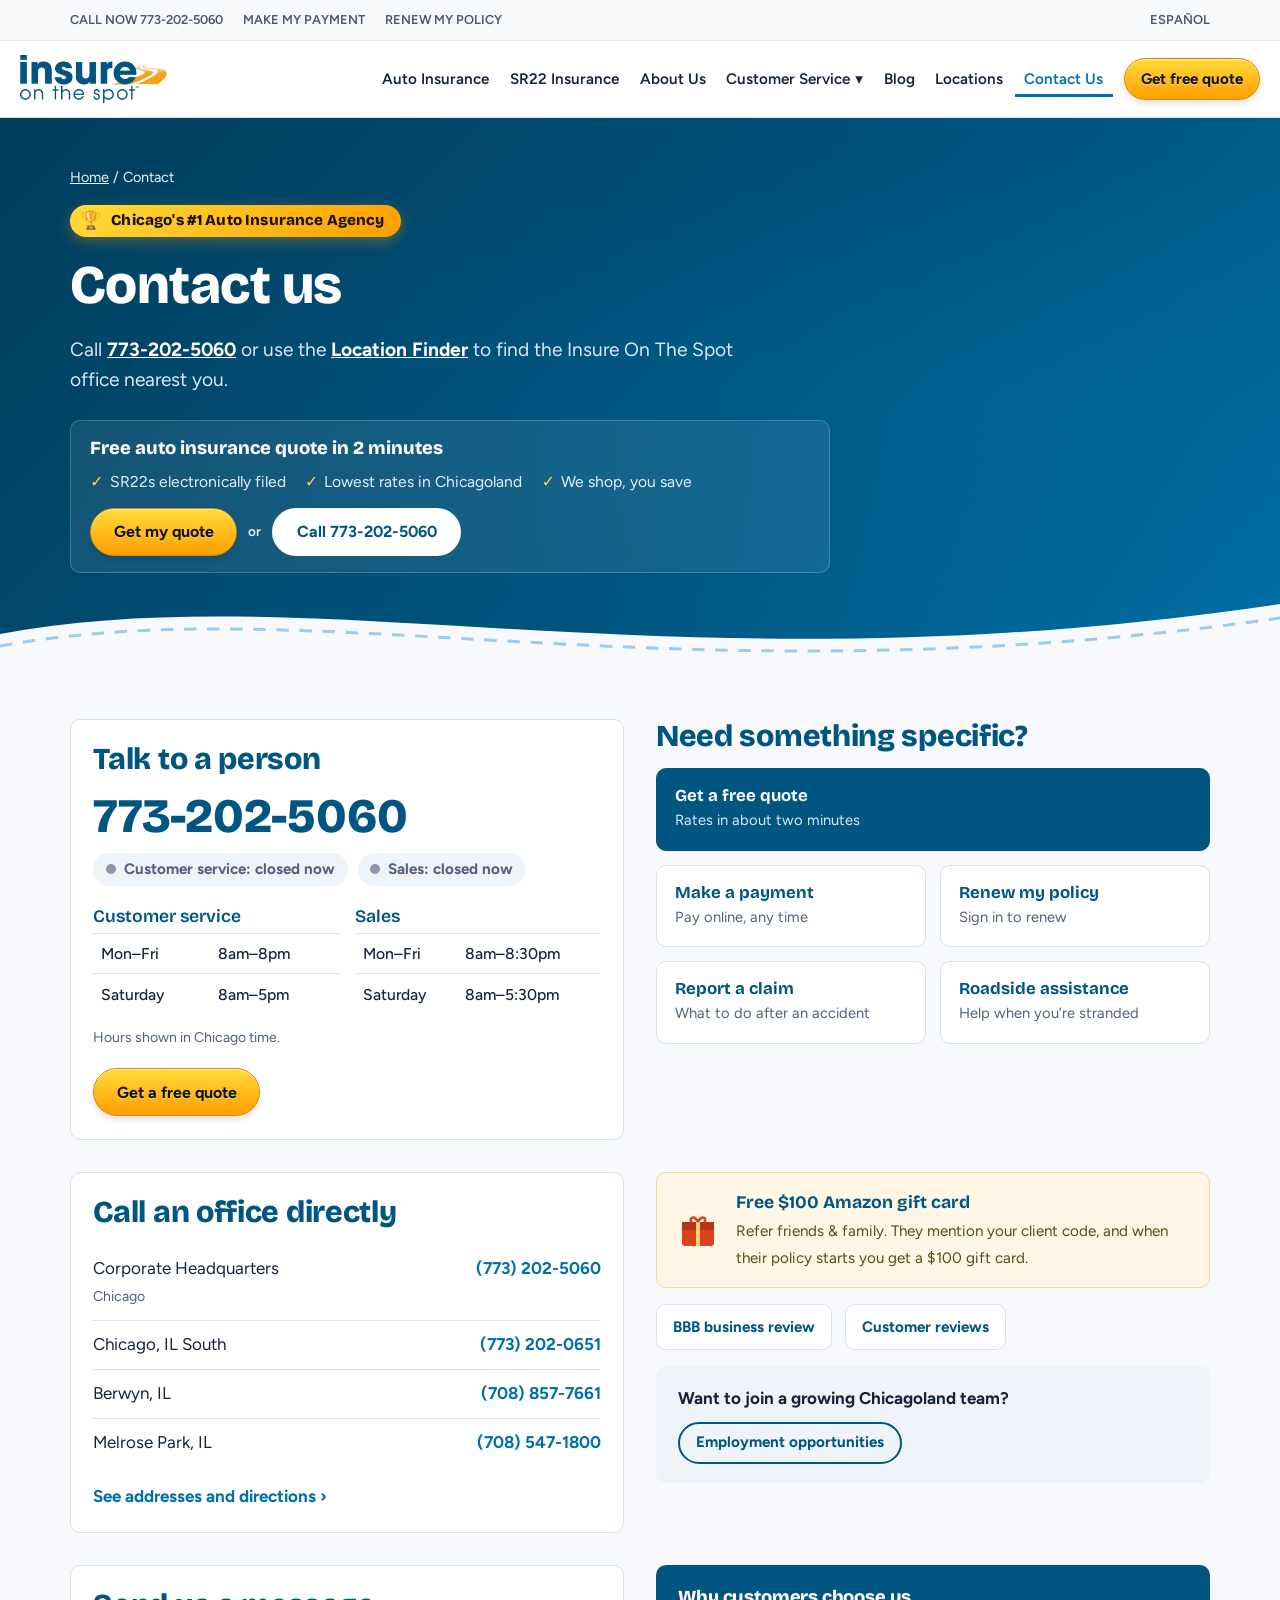
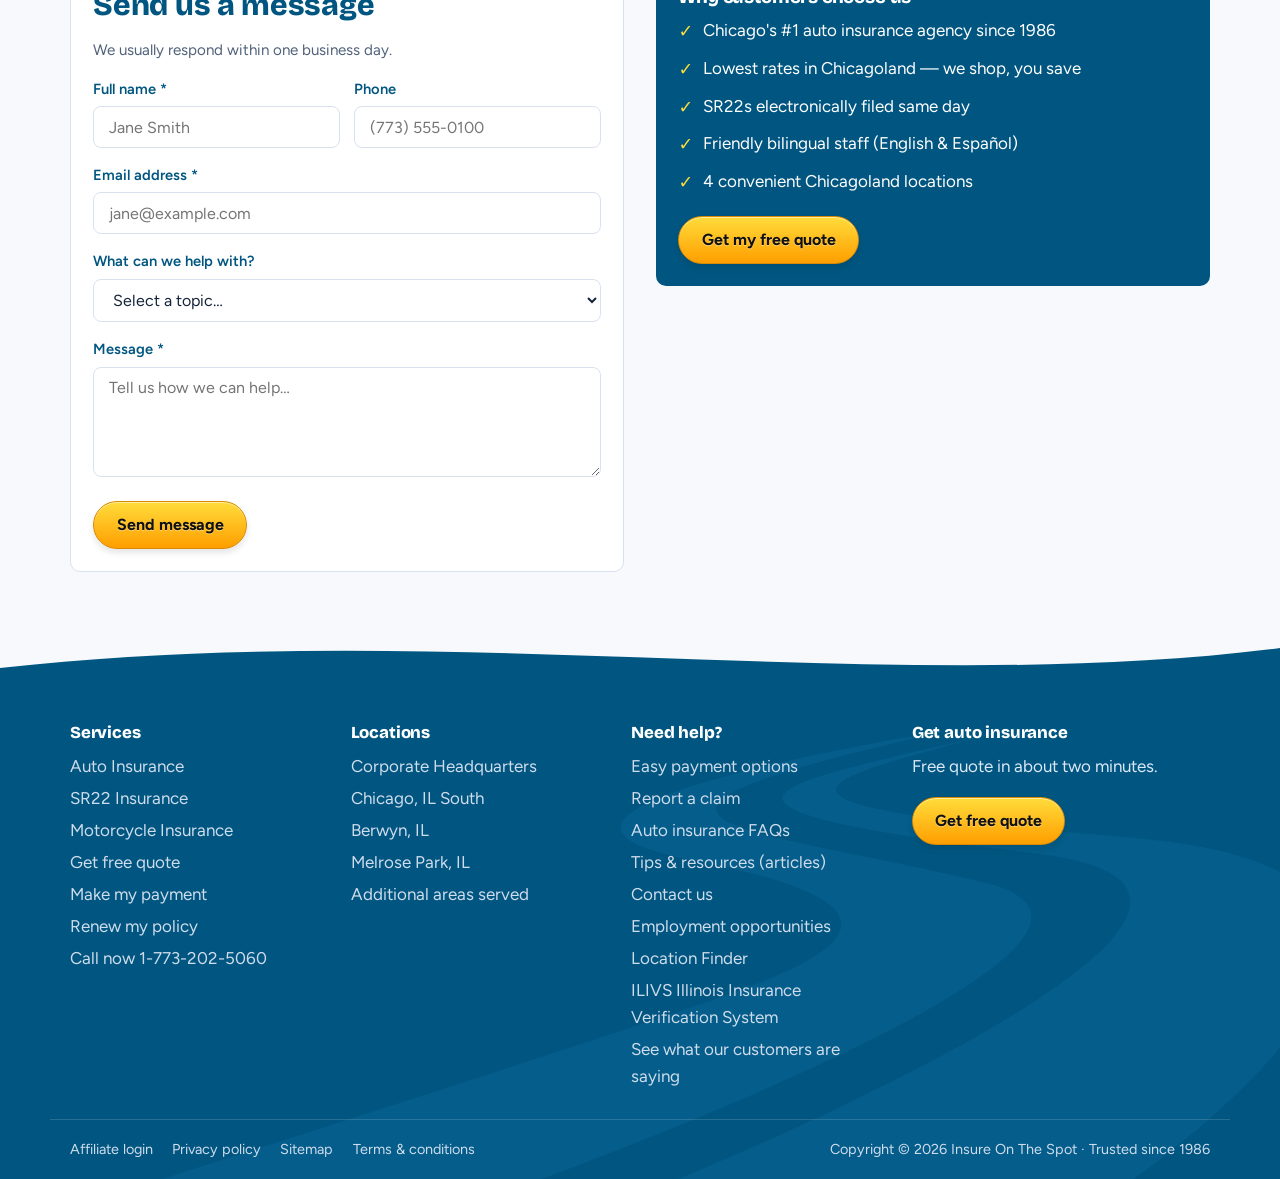
==== commit 8244f9f1: "[ADD] the curve branding on the footer" ====
--- a/contact.html
+++ b/contact.html
@@ -5,6 +5,33 @@
   <meta charset="utf-8" />
   <meta name="viewport" content="width=device-width, initial-scale=1, viewport-fit=cover" />
   <title>Contact Us – Insure On The Spot</title>
+  <meta
+    name="description"
+    content="Contact Insure On The Spot for auto insurance quotes, policy help, claims, payments, renewals, and office information."
+  />
+  <link rel="canonical" href="https://www.insureonthespot.com/contact/" />
+  <meta property="og:title" content="Contact Us – Insure On The Spot" />
+  <meta
+    property="og:description"
+    content="Get help with your auto insurance, request a quote, or contact an Insure On The Spot office."
+  />
+  <meta property="og:type" content="website" />
+  <meta property="og:url" content="https://www.insureonthespot.com/contact/" />
+  <meta name="twitter:card" content="summary" />
+  <script type="application/ld+json">
+    {
+      "@context": "https://schema.org",
+      "@type": "ContactPage",
+      "name": "Contact Insure On The Spot",
+      "url": "https://www.insureonthespot.com/contact/",
+      "mainEntity": {
+        "@type": "InsuranceAgency",
+        "name": "Insure On The Spot",
+        "telephone": "+1-773-202-5060",
+        "areaServed": "Chicagoland"
+      }
+    }
+  </script>
   <link rel="preconnect" href="https://fonts.googleapis.com" />
   <link rel="preconnect" href="https://fonts.gstatic.com" crossorigin />
   <link
@@ -67,7 +94,7 @@
               <a href="https://www.insureonthespot.com/customer-service/auto-insurance-faq/">Auto insurance FAQs</a>
             </div>
           </li>
-          <li><a href="/" data-route="blog">Blog</a></li>
+          <li><a href="index.html" data-route="blog">Blog</a></li>
           <li>
             <a href="locations.html" data-route="locations">Locations</a>
           </li>
@@ -208,7 +235,7 @@
                 </li>
               </ul>
               <p style="margin: 1rem 0 0">
-                <a class="more" href="/locations">See addresses and directions ›</a>
+                <a class="more" href="locations.html">See addresses and directions ›</a>
               </p>
             </div>
             <div style="display: grid; gap: 1rem">
@@ -246,8 +273,9 @@
             <div class="card">
               <h2>Send us a message</h2>
               <p style="color:var(--muted);font-size:0.95rem;margin-bottom:1rem">We usually respond within one business day.</p>
-              <div class="form-success" id="formSuccess" role="alert">
-                ✅ Message sent! We'll be in touch within one business day.
+              <div class="form-success" id="formSuccess" role="status">
+                This demo form is ready to connect to a form endpoint. Please call
+                <a href="tel:773-202-5060">773-202-5060</a> for immediate help.
               </div>
               <form class="contact-form" id="contactForm" novalidate>
                 <div class="form-row">
@@ -313,6 +341,7 @@
         <path d="M0 0H1440V20C1000 70 500 -10 0 40Z" fill="#f7f9fc" />
       </svg>
     </div>
+    <img class="footer-curve-image" src="assets/curve.svg" alt="" aria-hidden="true" />
     <div class="cols">
       <div>
         <h2>Services</h2>
@@ -370,7 +399,7 @@
           <li>
             <a href="https://www.insureonthespot.com/customer-service/auto-insurance-faq/">Auto insurance FAQs</a>
           </li>
-          <li><a href="/">Tips &amp; resources (articles)</a></li>
+          <li><a href="index.html">Tips &amp; resources (articles)</a></li>
           <li><a href="contact.html">Contact us</a></li>
           <li>
             <a href="https://www.insureonthespot.com/employment-opportunities/">Employment opportunities</a>
--- a/style.css
+++ b/style.css
@@ -333,6 +333,16 @@
 .hero .crumbs a {
   color: var(--sky);
 }
+.hero-woman {
+  position: absolute;
+  right: clamp(1rem, 5vw, 5rem);
+  bottom: 42px;
+  z-index: 1;
+  width: min(34vw, 440px);
+  height: auto;
+  object-fit: contain;
+  pointer-events: none;
+}
 
 /* Chicago #1 badge */
 .badge-no1 {
@@ -520,6 +530,18 @@
   font-weight: 600;
   text-align: center;
 }
+.form-note {
+  color: var(--muted);
+  font-size: 0.9rem;
+  margin: 0 0 1rem;
+  padding: 0.7rem 0.8rem;
+  border-left: 3px solid var(--cta);
+  background: #fff8df;
+}
+.form-success a {
+  color: inherit;
+  font-weight: 700;
+}
 @media (max-width: 640px) {
   .form-row { grid-template-columns: 1fr; }
 }
@@ -944,6 +966,7 @@
   color: #cfdcec;
   margin-top: 0;
   position: relative;
+  overflow: hidden;
 }
 footer .roadtop {
   display: block;
@@ -956,7 +979,19 @@
   width: 100%;
   height: 60px;
 }
+footer .footer-curve-image {
+  position: absolute;
+  bottom: 0;
+  right: 0;
+  width: min(92%, 1332px);
+  height: auto;
+  max-width: none;
+  pointer-events: none;
+  z-index: 0;
+}
 footer .cols {
+  position: relative;
+  z-index: 1;
   display: grid;
   grid-template-columns: repeat(3, 1fr) 1.2fr;
   gap: 32px;
@@ -989,6 +1024,8 @@
   color: #dbe8f7;
 }
 .legal {
+  position: relative;
+  z-index: 1;
   border-top: 1px solid rgba(255, 255, 255, 0.15);
   padding: 18px 20px;
   max-width: var(--wrap);
@@ -1113,10 +1150,22 @@
     margin-top: 1rem;
   }
 }
+@media (max-width: 1100px) {
+  .hero-woman {
+    right: -0.5rem;
+    bottom: 32px;
+    width: clamp(190px, 28vw, 300px);
+  }
+}
 @media (max-width: 860px) {
   .topbar .left a:not(.call),
   .topbar .right a:not(.es) {
     display: none;
+  }
+  .hero-woman {
+    right: -1.5rem;
+    bottom: 32px;
+    width: 250px;
   }
   .hero .wrap {
     padding-top: 32px;
@@ -1159,6 +1208,11 @@
   .legal {
     padding-bottom: calc(18px + 76px);
   }
+}
+@media (max-width: 600px) {
+  .hero-woman {
+    display: none;
+  }
   .logo small {
     display: none;
   }
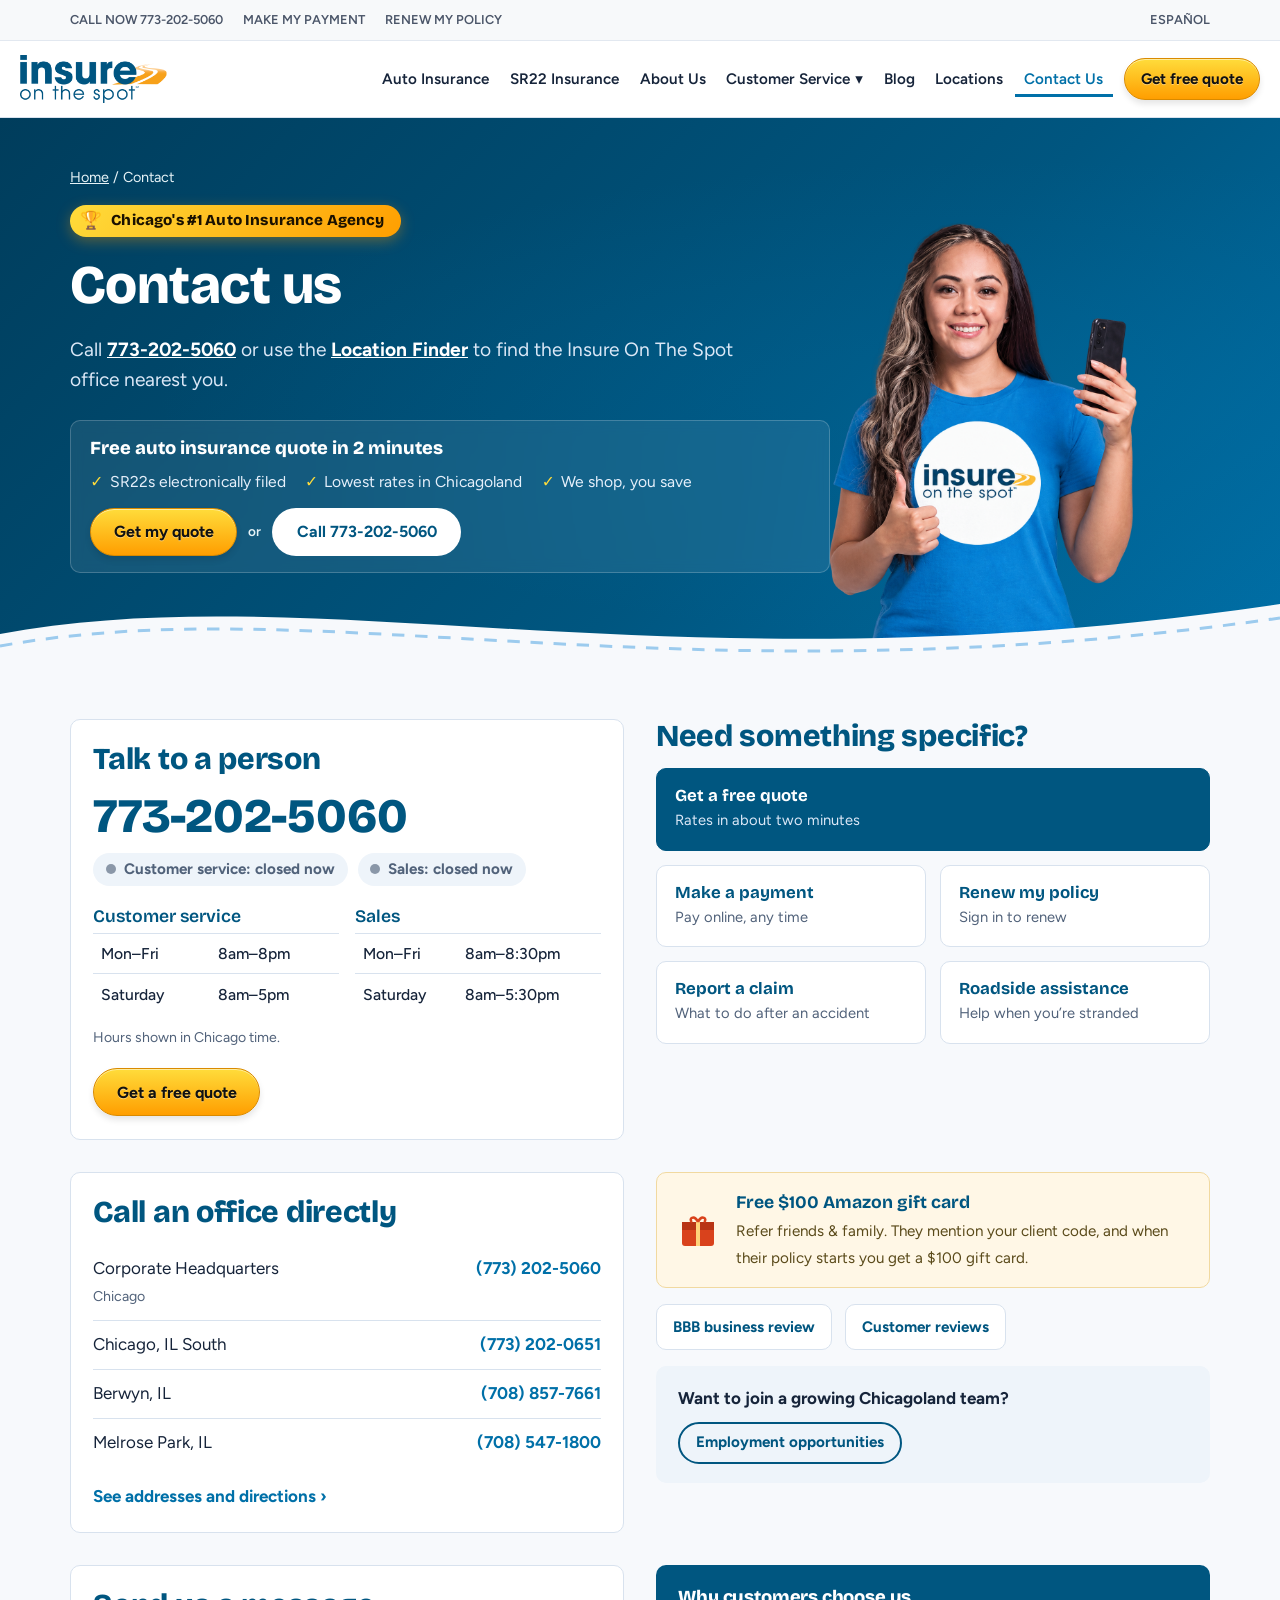
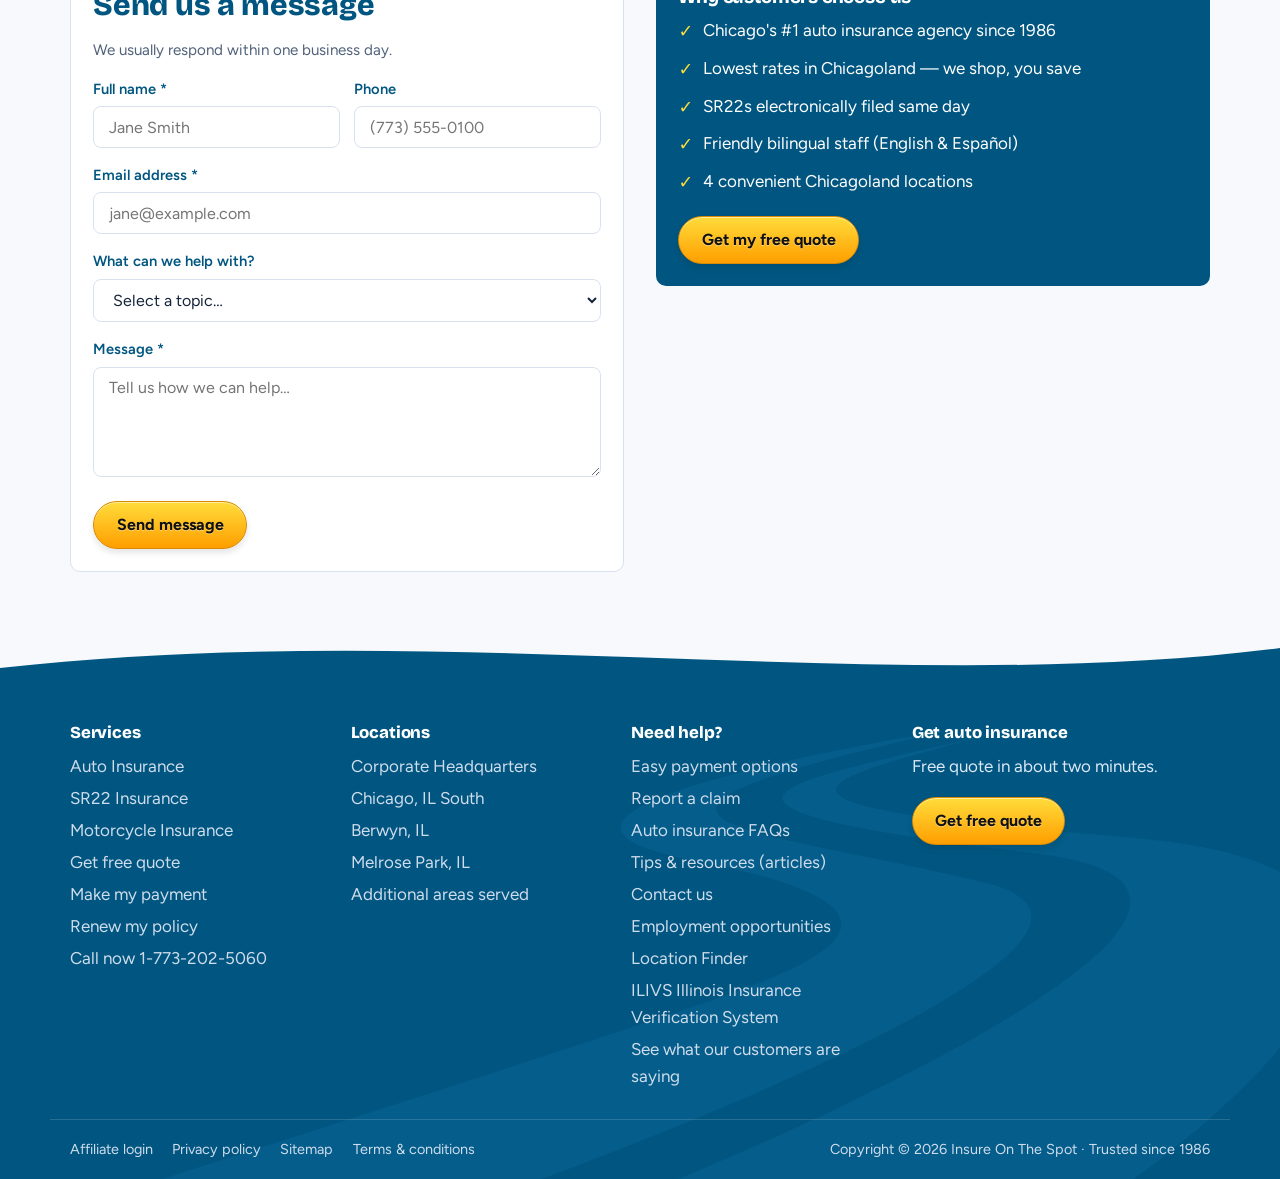
==== commit 3b398f07: "[add] new image" ====
--- a/contact.html
+++ b/contact.html
@@ -59,7 +59,7 @@
   <header class="header">
     <div class="wrap">
       <a class="logo" href="https://www.insureonthespot.com/" aria-label="Insure On The Spot home">
-        <img src="logo.png" alt="Insure On The Spot" style="height: 48px; width: auto;" />
+        <img src="assets/logo.png" alt="Insure On The Spot" style="height: 48px; width: auto;" />
       </a>
       <button class="menu-toggle" id="menuToggle" aria-expanded="false" aria-controls="mainNav" aria-label="Open menu">
         <svg width="24" height="24" viewBox="0 0 24 24" fill="none" stroke="currentColor" stroke-width="2.4"
@@ -140,6 +140,12 @@
             </div>
           </div>
         </div>
+        <img
+          class="contact-hero-image"
+          src="assets/contact-cta-image.png"
+          alt=""
+          aria-hidden="true"
+        />
 
         <svg class="road" viewBox="0 0 1440 120" preserveAspectRatio="none" aria-hidden="true">
           <path d="M0 70 C 360 10, 760 130, 1440 40 L1440 121 L0 121Z" fill="#f7f9fc" />
--- a/style.css
+++ b/style.css
@@ -343,6 +343,16 @@
   object-fit: contain;
   pointer-events: none;
 }
+.contact-hero-image {
+  position: absolute;
+  right: clamp(1rem, 7vw, 7rem);
+  bottom: 34px;
+  z-index: 1;
+  width: min(34vw, 440px);
+  height: auto;
+  object-fit: contain;
+  pointer-events: none;
+}
 
 /* Chicago #1 badge */
 .badge-no1 {
@@ -1156,6 +1166,10 @@
     bottom: 32px;
     width: clamp(190px, 28vw, 300px);
   }
+  .contact-hero-image {
+    right: 0;
+    width: min(31vw, 320px);
+  }
 }
 @media (max-width: 860px) {
   .topbar .left a:not(.call),
@@ -1166,6 +1180,9 @@
     right: -1.5rem;
     bottom: 32px;
     width: 250px;
+  }
+  .contact-hero-image {
+    display: none;
   }
   .hero .wrap {
     padding-top: 32px;
